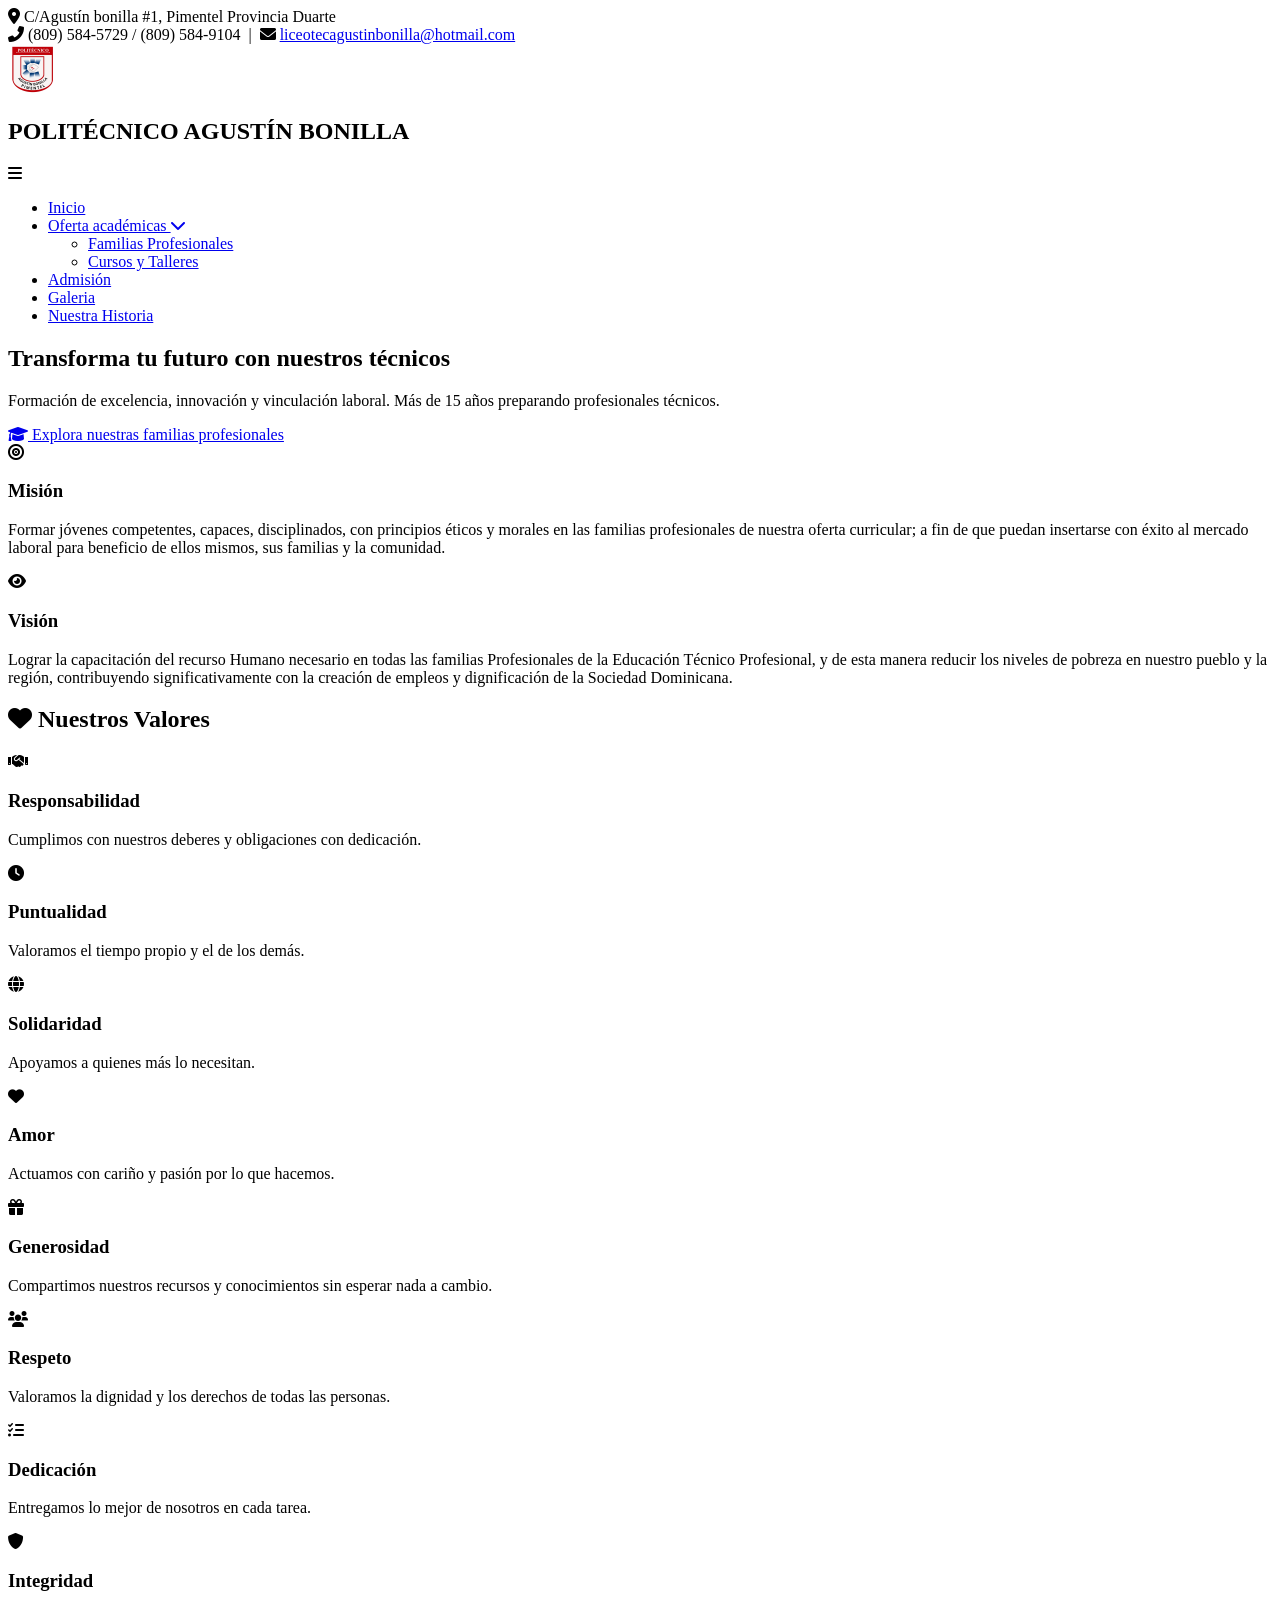
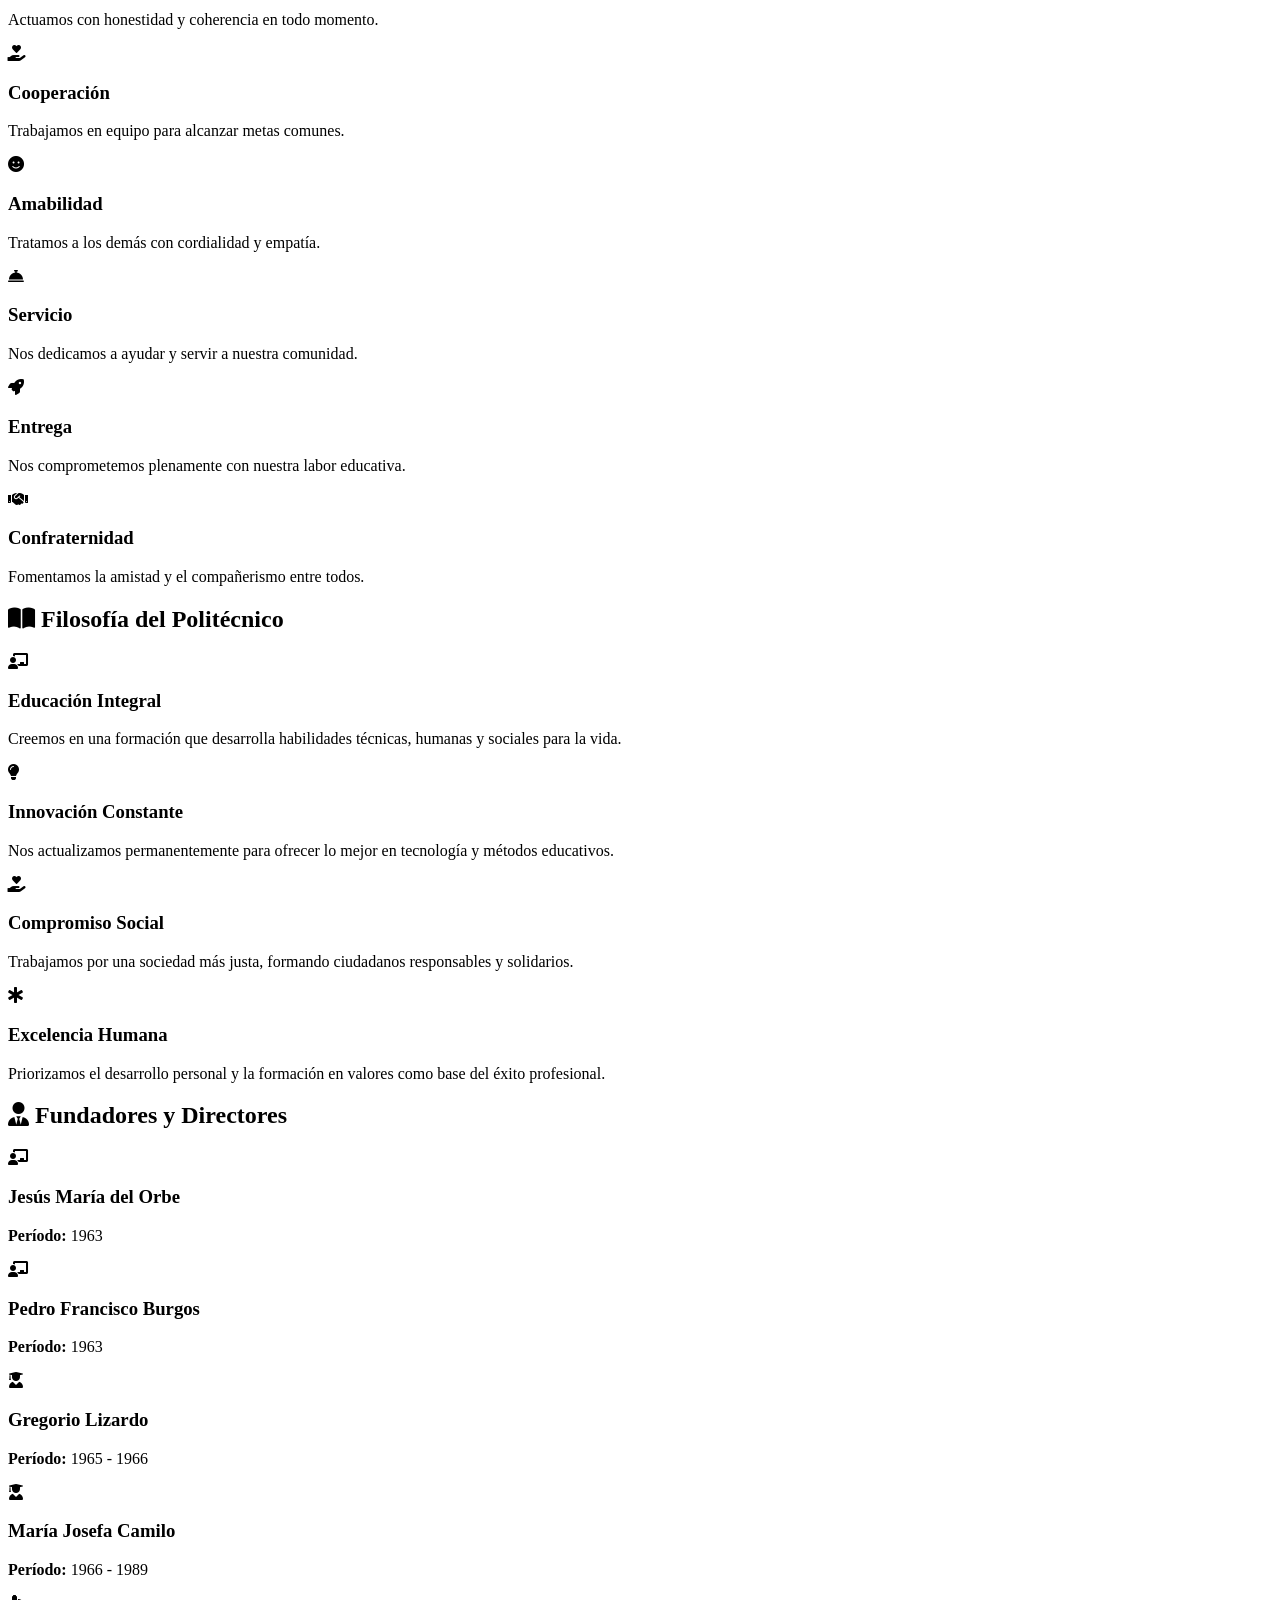
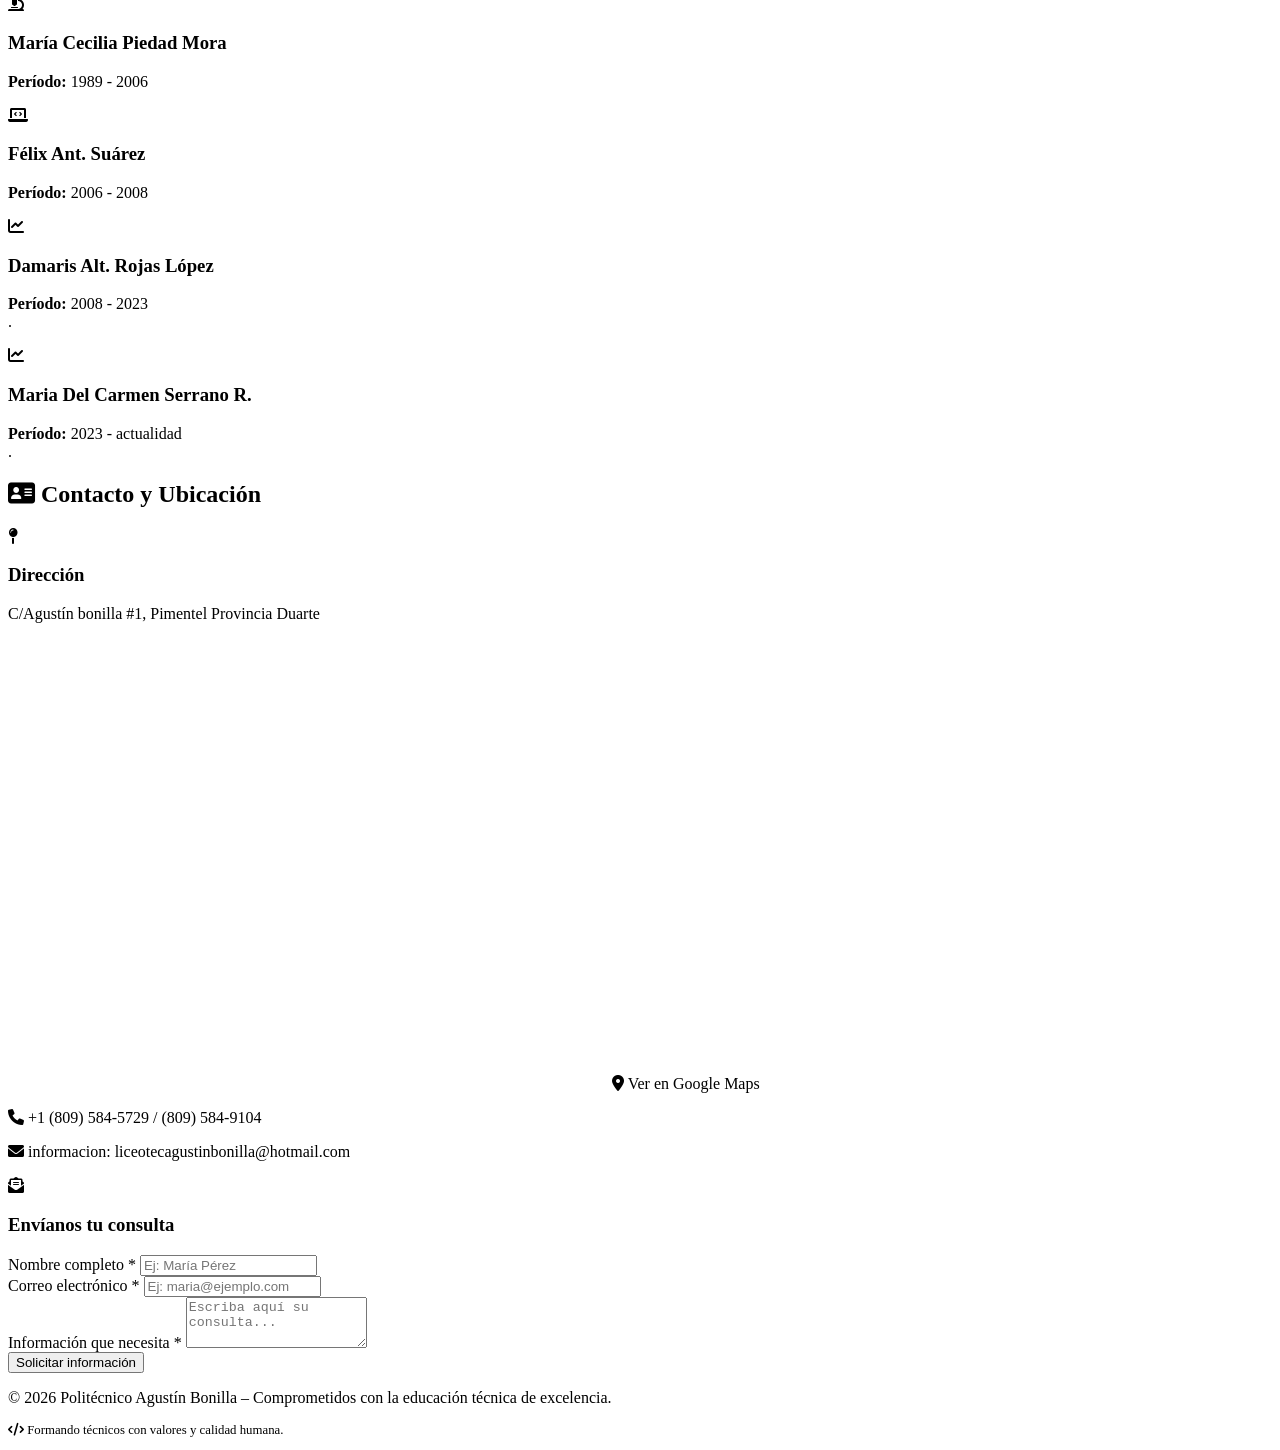
==== index.html @ 1b0c3110 "Add files via upload" ====
<!DOCTYPE html>
<html lang="es">
<head>
    <meta charset="UTF-8">
    <meta name="viewport" content="width=device-width, initial-scale=1.0">
    <title>Politecnico Agustín Bonilla | Inicio</title>
    <link href="https://fonts.googleapis.com/css2?family=Inter:opsz,wght@14..32,300;400;500;600;700&display=swap" rel="stylesheet">
    <link rel="icon" type="image/png" href="favicon .png">
    <link rel="stylesheet" href="https://cdnjs.cloudflare.com/ajax/libs/font-awesome/6.0.0-beta3/css/all.min.css">
    <link rel="stylesheet" href="Style.css">
</head>
<body>
<div class="top-bar">
    <div><i class="fas fa-map-marker-alt"></i> C/Agustín bonilla #1, Pimentel Provincia Duarte</div>
    <div><i class="fas fa-phone-alt"></i> (809) 584-5729 / (809) 584-9104 &nbsp;|&nbsp; <i class="fas fa-envelope"></i> <a href="https://outlook.live.com/">liceotecagustinbonilla@hotmail.com</a></div>
</div>

<nav class="navbar">
    <div class="logo">
        <img src="img/logo.png" alt="Logo politecnico Agustín Bonilla" width="50px" height="50px">
        <div class="logo text">
            <h1>POLITÉCNICO <span>AGUSTÍN BONILLA</span></h1> 
        </div>
    </div>
    <div class="menu-icon" id="menuIcon">
        <i class="fas fa-bars"></i>
    </div>
    <ul class="nav-links" id="navLinks">
        <li><a href="index.html" class="nav-item active-nav">Inicio</a></li>
        <li class="nav-item-dropdown">
    <a href="javascript:void(0)" class="nav-item dropdown-toggle">Oferta académicas <i class="fas fa-chevron-down"></i></a>
    <ul class="dropdown-menu">
        <li><a href="tecnicos.html">Familias Profesionales</a></li>
        <li><a href="cursos.html">Cursos y Talleres</a></li>
    </ul>
    </li>
        <li><a href="admision.html" class="nav-item">Admisión</a></li>
        <li><a href="galeria.html" class="nav-item">Galeria</a></li>
            <li> <a href="nuestrahistoria.html" class="nav-item">Nuestra Historia</a></li>

    </ul>
</nav>

<main>
    <!-- HERO SECTION -->
    <section id="inicio" style="padding-top: 0;">
        <div class="hero">
            <h2>Transforma tu futuro con nuestros técnicos</h2>
            <p>Formación de excelencia, innovación y vinculación laboral. Más de 15 años preparando profesionales técnicos.</p>
            <a href="tecnicos.html" class="btn-cta"><i class="fas fa-graduation-cap"></i> Explora nuestras familias profesionales </a>
        </div>
    </section>

    <!-- MISIÓN Y VISIÓN -->
    <section id="mision-vision">
        <div class="two-columns">
            <div class="info-card">
                <i class="fas fa-bullseye"></i>
                <h3>Misión</h3>
                <p>Formar jóvenes competentes, capaces, disciplinados, con principios éticos y morales en las familias profesionales de nuestra oferta curricular; a fin de que puedan insertarse con éxito al mercado laboral para beneficio de ellos mismos, sus familias y la comunidad.</p>
            </div>
            <div class="info-card">
                <i class="fas fa-eye"></i>
                <h3>Visión</h3>
                <p> Lograr la capacitación del recurso Humano necesario en todas las familias Profesionales de la Educación Técnico Profesional, y de esta manera reducir los niveles de pobreza en nuestro pueblo y la región, contribuyendo significativamente con la creación de empleos y dignificación de la Sociedad Dominicana.</p>
            </div>
        </div>
    </section>

    <!-- VALORES (13 valores) -->
    <section id="valores">
        <h2 class="section-title"><i class="fas fa-heart"></i> Nuestros Valores</h2>
        <div class="cards-grid">
            <div class="tech-card"><div class="tech-icon"><i class="fas fa-handshake"></i></div><h3>Responsabilidad</h3><p>Cumplimos con nuestros deberes y obligaciones con dedicación.</p></div>
            <div class="tech-card"><div class="tech-icon"><i class="fas fa-clock"></i></div><h3>Puntualidad</h3><p>Valoramos el tiempo propio y el de los demás.</p></div>
            <div class="tech-card"><div class="tech-icon"><i class="fas fa-globe"></i></div><h3>Solidaridad</h3><p>Apoyamos a quienes más lo necesitan.</p></div>
            <div class="tech-card"><div class="tech-icon"><i class="fas fa-heart"></i></div><h3>Amor</h3><p>Actuamos con cariño y pasión por lo que hacemos.</p></div>
            <div class="tech-card"><div class="tech-icon"><i class="fas fa-gift"></i></div><h3>Generosidad</h3><p>Compartimos nuestros recursos y conocimientos sin esperar nada a cambio.</p></div>
            <div class="tech-card"><div class="tech-icon"><i class="fas fa-users"></i></div><h3>Respeto</h3><p>Valoramos la dignidad y los derechos de todas las personas.</p></div>
            <div class="tech-card"><div class="tech-icon"><i class="fas fa-tasks"></i></div><h3>Dedicación</h3><p>Entregamos lo mejor de nosotros en cada tarea.</p></div>
            <div class="tech-card"><div class="tech-icon"><i class="fas fa-shield-alt"></i></div><h3>Integridad</h3><p>Actuamos con honestidad y coherencia en todo momento.</p></div>
            <div class="tech-card"><div class="tech-icon"><i class="fas fa-hand-holding-heart"></i></div><h3>Cooperación</h3><p>Trabajamos en equipo para alcanzar metas comunes.</p></div>
            <div class="tech-card"><div class="tech-icon"><i class="fas fa-smile"></i></div><h3>Amabilidad</h3><p>Tratamos a los demás con cordialidad y empatía.</p></div>
            <div class="tech-card"><div class="tech-icon"><i class="fas fa-concierge-bell"></i></div><h3>Servicio</h3><p>Nos dedicamos a ayudar y servir a nuestra comunidad.</p></div>
            <div class="tech-card"><div class="tech-icon"><i class="fas fa-rocket"></i></div><h3>Entrega</h3><p>Nos comprometemos plenamente con nuestra labor educativa.</p></div>
            <div class="tech-card"><div class="tech-icon"><i class="fas fa-handshake"></i></div><h3>Confraternidad</h3><p>Fomentamos la amistad y el compañerismo entre todos.</p></div>
        </div>
    </section>

    <!-- FILOSOFÍA DEL POLITÉCNICO -->
    <section id="filosofia">
        <h2 class="section-title"><i class="fas fa-book-open"></i> Filosofía del Politécnico</h2>
        <div class="two-columns">
            <div class="info-card">
                <i class="fas fa-chalkboard-teacher"></i>
                <h3>Educación Integral</h3>
                <p>Creemos en una formación que desarrolla habilidades técnicas, humanas y sociales para la vida.</p>
            </div>
            <div class="info-card">
                <i class="fas fa-lightbulb"></i>
                <h3>Innovación Constante</h3>
                <p>Nos actualizamos permanentemente para ofrecer lo mejor en tecnología y métodos educativos.</p>
            </div>
            <div class="info-card">
                <i class="fas fa-hand-holding-heart"></i>
                <h3>Compromiso Social</h3>
                <p>Trabajamos por una sociedad más justa, formando ciudadanos responsables y solidarios.</p>
            </div>
            <div class="info-card">
                <i class="fas fa-star-of-life"></i>
                <h3>Excelencia Humana</h3>
                <p>Priorizamos el desarrollo personal y la formación en valores como base del éxito profesional.</p>
            </div>
        </div>
    </section>

    <!-- FUNDADORES Y DIRECTORES -->
    <section id="directores">
        <h2 class="section-title"><i class="fas fa-user-tie"></i> Fundadores y Directores</h2>
        <div class="cards-grid">
            <div class="tech-card">
                <div class="tech-icon"><i class="fas fa-chalkboard-user"></i></div>
                <h3>Jesús María del Orbe</h3>
                <p><strong>Período:</strong> 1963<br></p>
            </div>
            <div class="tech-card">
                <div class="tech-icon"><i class="fas fa-chalkboard-user"></i></div>
                <h3>Pedro Francisco Burgos</h3>
                <p><strong>Período:</strong> 1963<br></p>
            </div>
            <div class="tech-card">
                <div class="tech-icon"><i class="fas fa-user-graduate"></i></div>
                <h3>Gregorio Lizardo</h3>
                <p><strong>Período:</strong> 1965 - 1966<br></p>
            </div>
            <div class="tech-card">
                <div class="tech-icon"><i class="fas fa-user-graduate"></i></div>
                <h3>María Josefa Camilo</h3>
                <p><strong>Período:</strong> 1966 - 1989<br></p>
            </div>
            <div class="tech-card">
                <div class="tech-icon"><i class="fas fa-microscope"></i></div>
                <h3>María Cecilia Piedad Mora</h3>
                <p><strong>Período:</strong> 1989 - 2006<br></p>
            </div>
            <div class="tech-card">
                <div class="tech-icon"><i class="fas fa-laptop-code"></i></div>
                <h3>Félix Ant. Suárez</h3>
                <p><strong>Período:</strong> 2006 - 2008<br></p>
            </div>
            <div class="tech-card">
                <div class="tech-icon"><i class="fas fa-chart-line"></i></div>
                <h3>Damaris Alt. Rojas López</h3>
                <p><strong>Período:</strong> 2008 - 2023<br>.</p>
            </div>
               <div class="tech-card">
                <div class="tech-icon"><i class="fas fa-chart-line"></i></div>
                <h3>Maria Del Carmen Serrano R.</h3>
                <p><strong>Período:</strong> 2023 - actualidad<br>.</p>
            </div>
        </div>
    </section>
</main>

       <section id="contacto">
        <h2 class="section-title"><i class="fas fa-address-card"></i> Contacto y Ubicación</h2>
        <div class="two-columns">
            <div class="info-card">
                <i class="fas fa-map-pin"></i>
                <h3>Dirección</h3>
                <p>C/Agustín bonilla #1, Pimentel Provincia Duarte</p>
                <iframe src="https://www.google.com/maps/embed?pb=!1m16!1m12!1m3!1d3768.1008425919085!2d-70.11217637612177!3d19.19079734836118!2m3!1f0!2f0!3f0!3m2!1i1024!2i768!4f13.1!2m1!1spolitecnico%20agustin%20bonilla!5e0!3m2!1ses!2sdo!4v1776779440909!5m2!1ses!2sdo" width="600" height="450" style="border:0;" allowfullscreen="" loading="lazy" referrerpolicy="no-referrer-when-downgrade"></iframe>
                
                    <i class="fas fa-map-marker-alt"></i> Ver en Google Maps
                </a>
                <p style="margin-top: 1rem;"><i class="fas fa-phone"></i> +1 (809) 584-5729 / (809) 584-9104</p>
                <p><i class="fas fa-envelope"></i> informacion: liceotecagustinbonilla@hotmail.com</p>
                
            </div>

                       <!-- Columna Derecha: Formulario de contacto -->
            <div class="info-card">
                <i class="fas fa-envelope-open-text"></i>
                <h3>Envíanos tu consulta</h3>
                <form id="formContacto" action="https://formsubmit.co/liceotecagustinbonilla@hotmail.com" method="POST">
                    <input type="hidden" name="_subject" value="Nueva consulta - Politécnico Agustín Bonilla">
                    <input type="hidden" name="_captcha" value="true">
                    <input type="hidden" name="_next" value="https://politecnicoagustinbonilla@hotmail.com/index.html?enviado=ok">
                    
                    <div class="form-group">
                        <label>Nombre completo <span class="required">*</span></label>
                        <input type="text" name="nombre" placeholder="Ej: María Pérez" required>
                    </div>
                    <div class="form-group">
                        <label>Correo electrónico <span class="required">*</span></label>
                        <input type="email" name="email" placeholder="Ej: maria@ejemplo.com" required>
                    </div>
                    <div class="form-group">
                        <label>Información que necesita <span class="required">*</span></label>
                        <textarea name="mensaje" rows="3" placeholder="Escriba aquí su consulta..." required></textarea>
                    </div>
                    <button type="submit" class="btn-contacto">Solicitar información</button>
                </form>
                <div id="contactoFeedback"></div>
            </div>
        </div>
    </section>

<footer>
    <p>© 2026 Politécnico Agustín Bonilla – Comprometidos con la educación técnica de excelencia.</p>
    <p style="margin-top: 0.5rem; font-size: 0.8rem;"><i class="fas fa-code"></i> Formando técnicos con valores y calidad humana.</p>
</footer>

<script src="Script.js"></script>
</body>
</html>
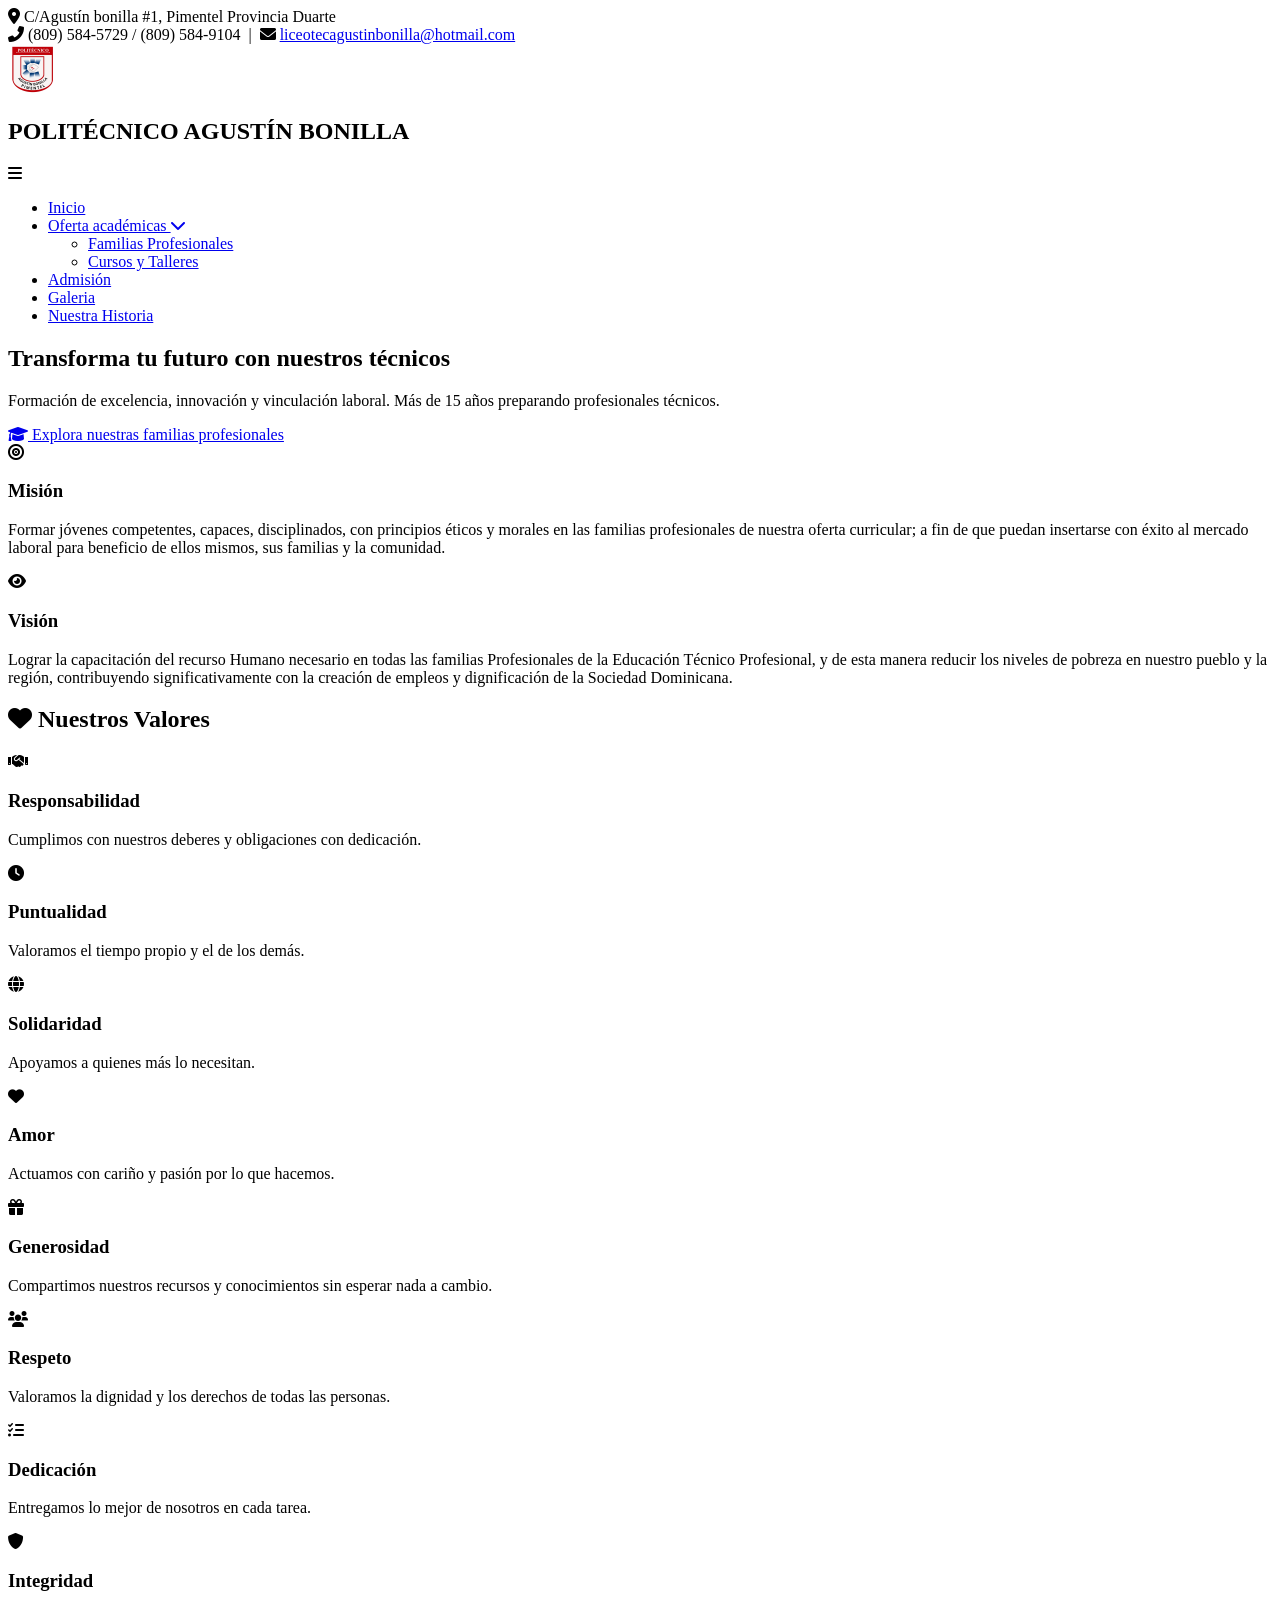
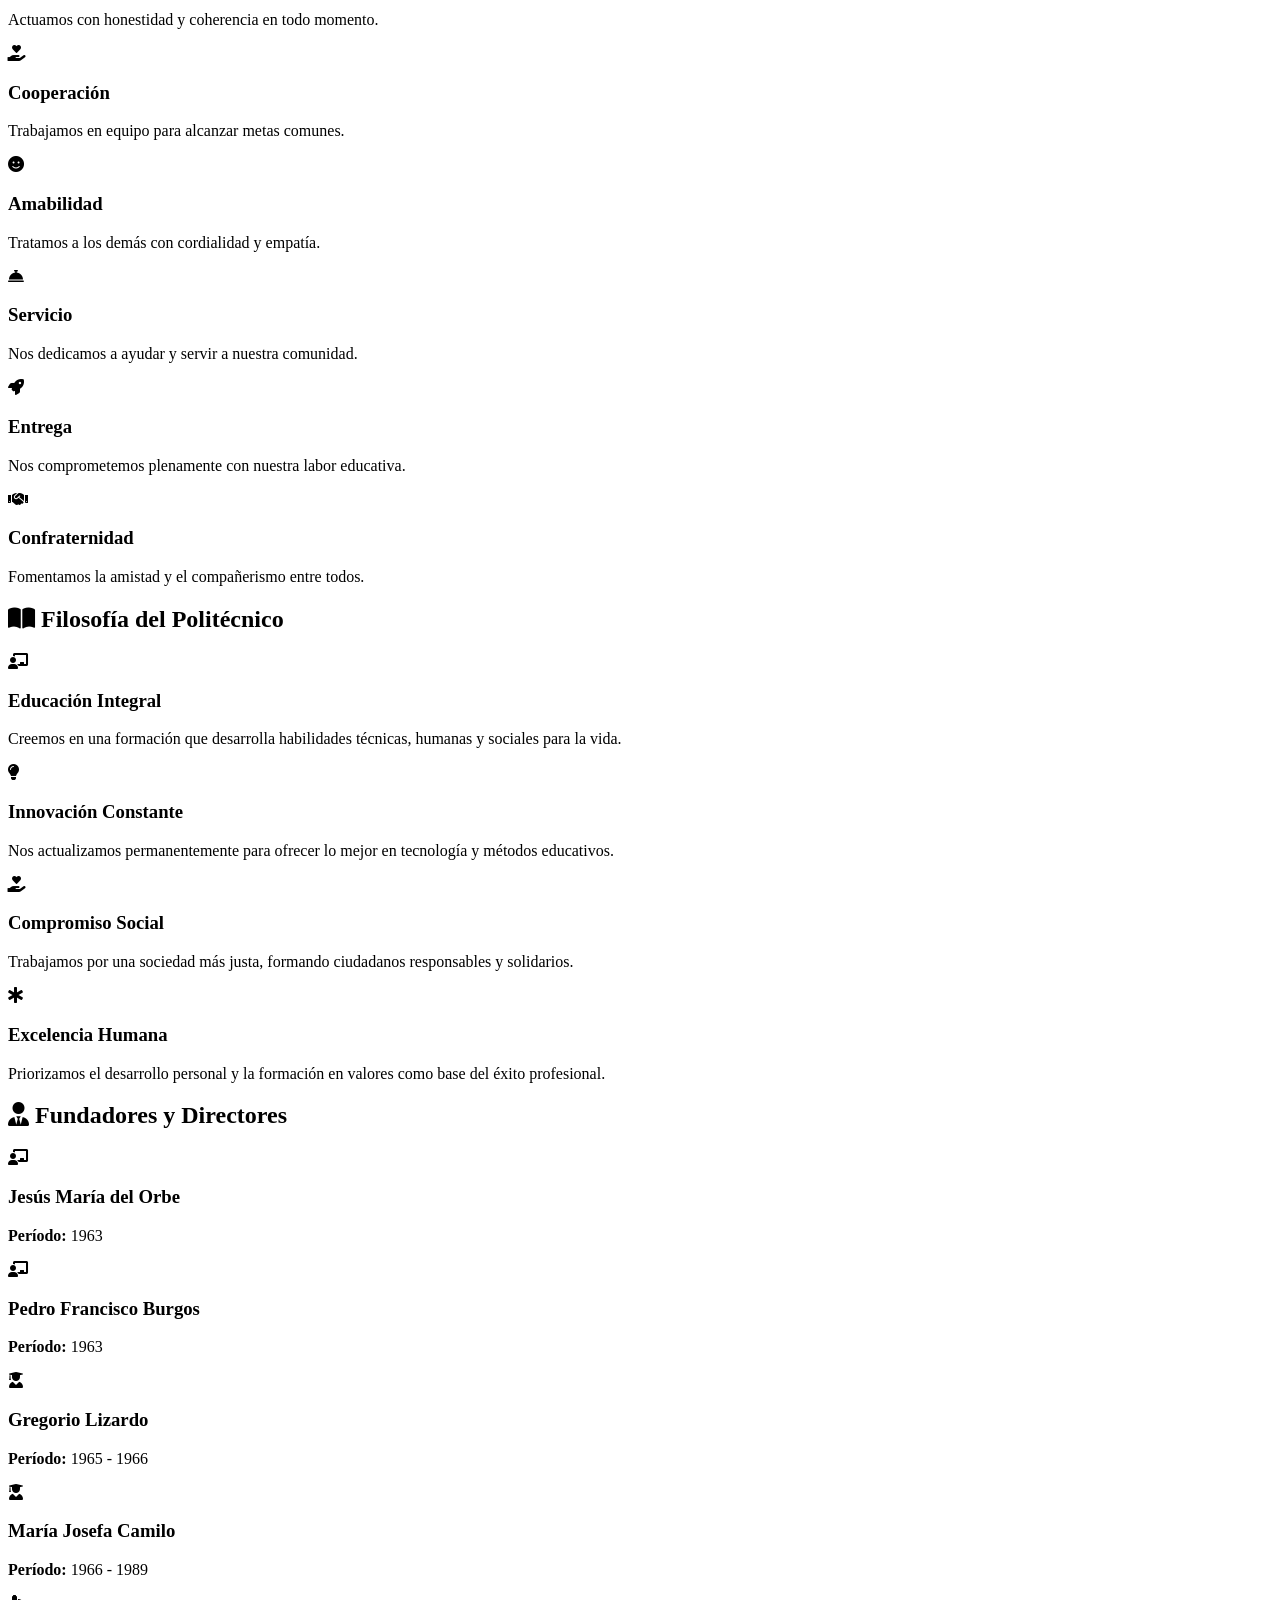
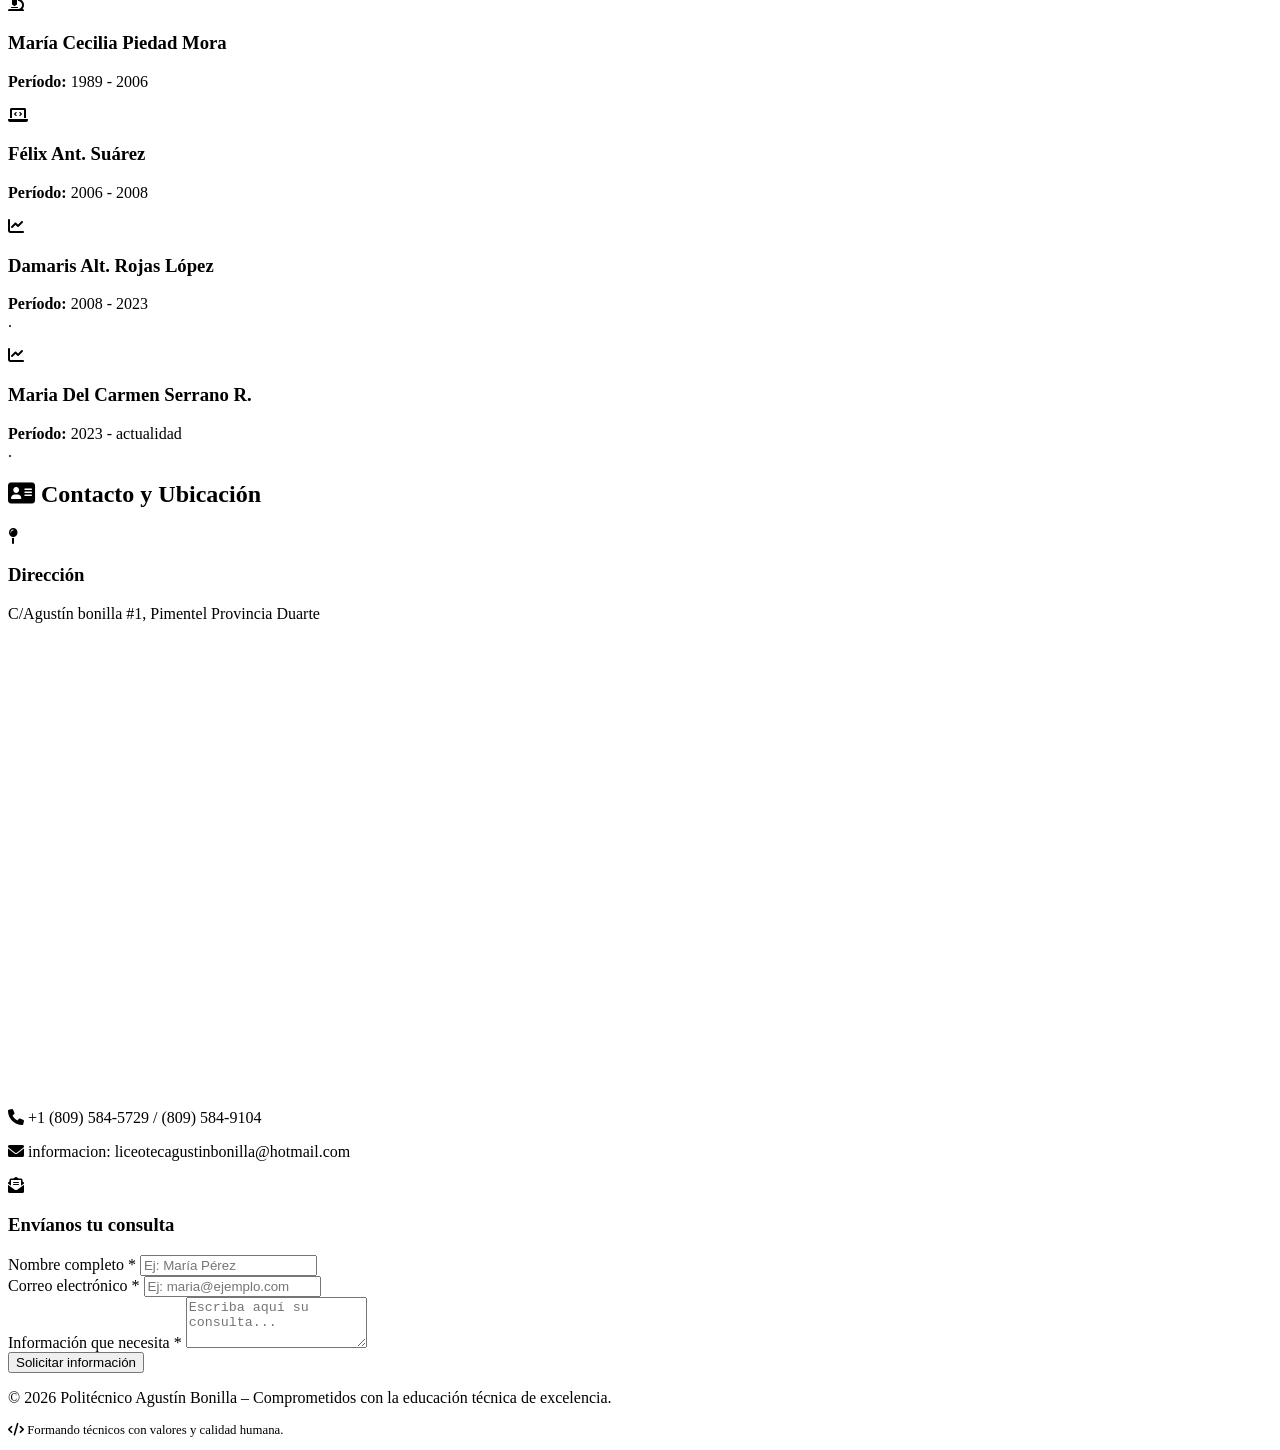
==== commit f5ed6b7b: "Update index.html" ====
--- a/index.html
+++ b/index.html
@@ -170,9 +170,6 @@
                 <h3>Dirección</h3>
                 <p>C/Agustín bonilla #1, Pimentel Provincia Duarte</p>
                 <iframe src="https://www.google.com/maps/embed?pb=!1m16!1m12!1m3!1d3768.1008425919085!2d-70.11217637612177!3d19.19079734836118!2m3!1f0!2f0!3f0!3m2!1i1024!2i768!4f13.1!2m1!1spolitecnico%20agustin%20bonilla!5e0!3m2!1ses!2sdo!4v1776779440909!5m2!1ses!2sdo" width="600" height="450" style="border:0;" allowfullscreen="" loading="lazy" referrerpolicy="no-referrer-when-downgrade"></iframe>
-                
-                    <i class="fas fa-map-marker-alt"></i> Ver en Google Maps
-                </a>
                 <p style="margin-top: 1rem;"><i class="fas fa-phone"></i> +1 (809) 584-5729 / (809) 584-9104</p>
                 <p><i class="fas fa-envelope"></i> informacion: liceotecagustinbonilla@hotmail.com</p>
                 
@@ -213,4 +210,4 @@
 
 <script src="Script.js"></script>
 </body>
-</html>  +</html>  
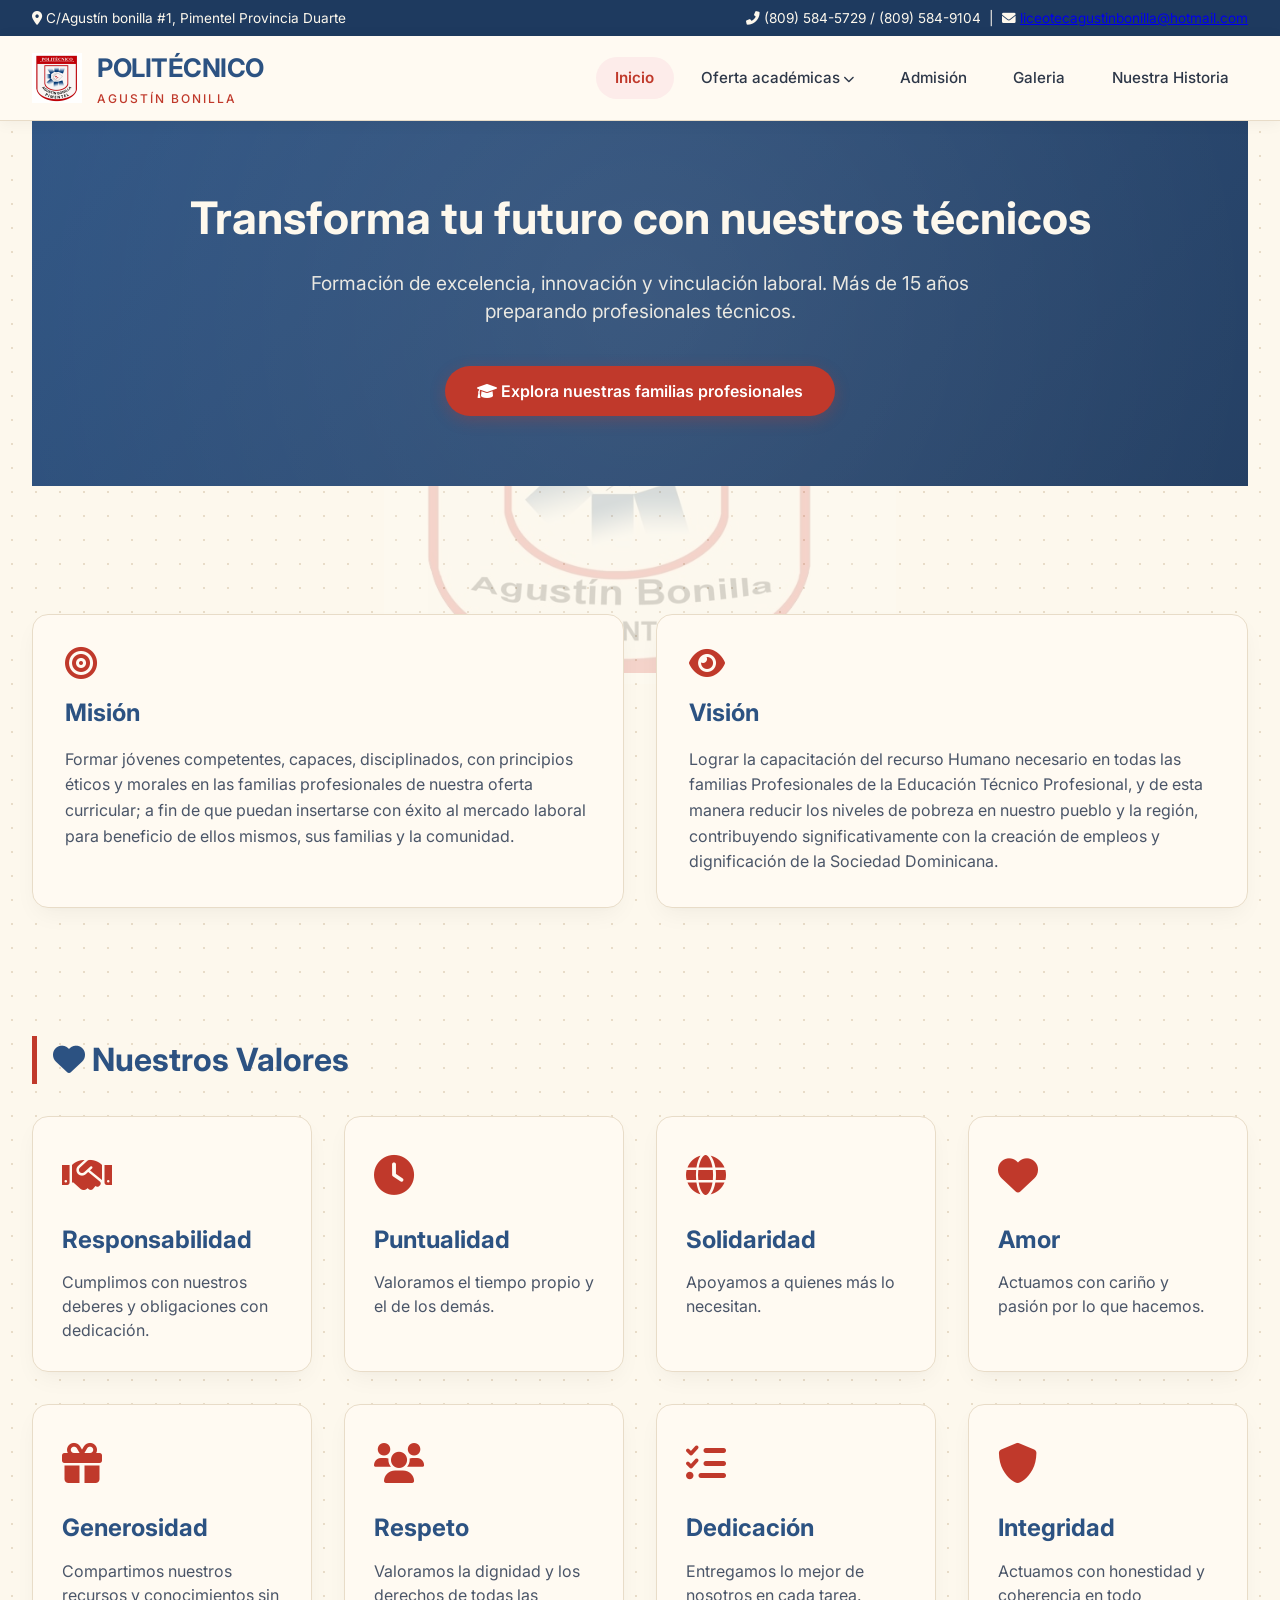
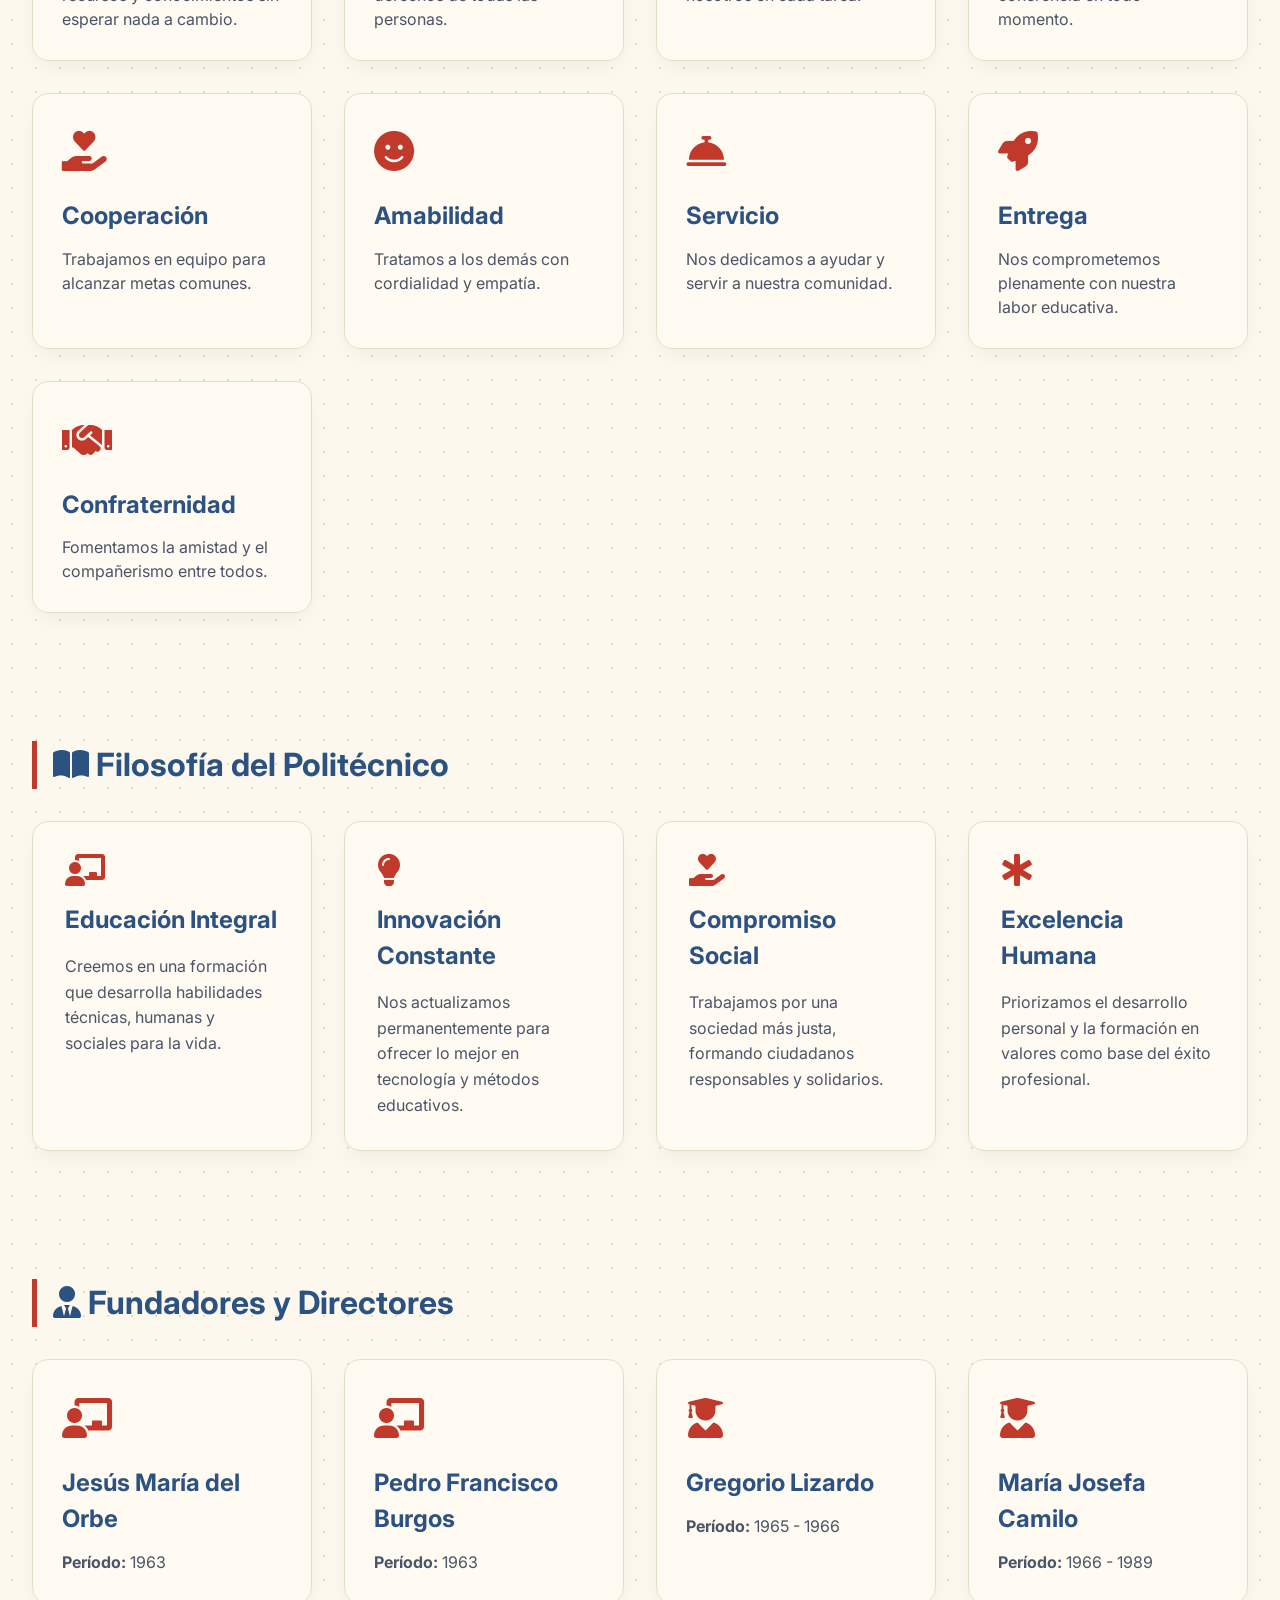
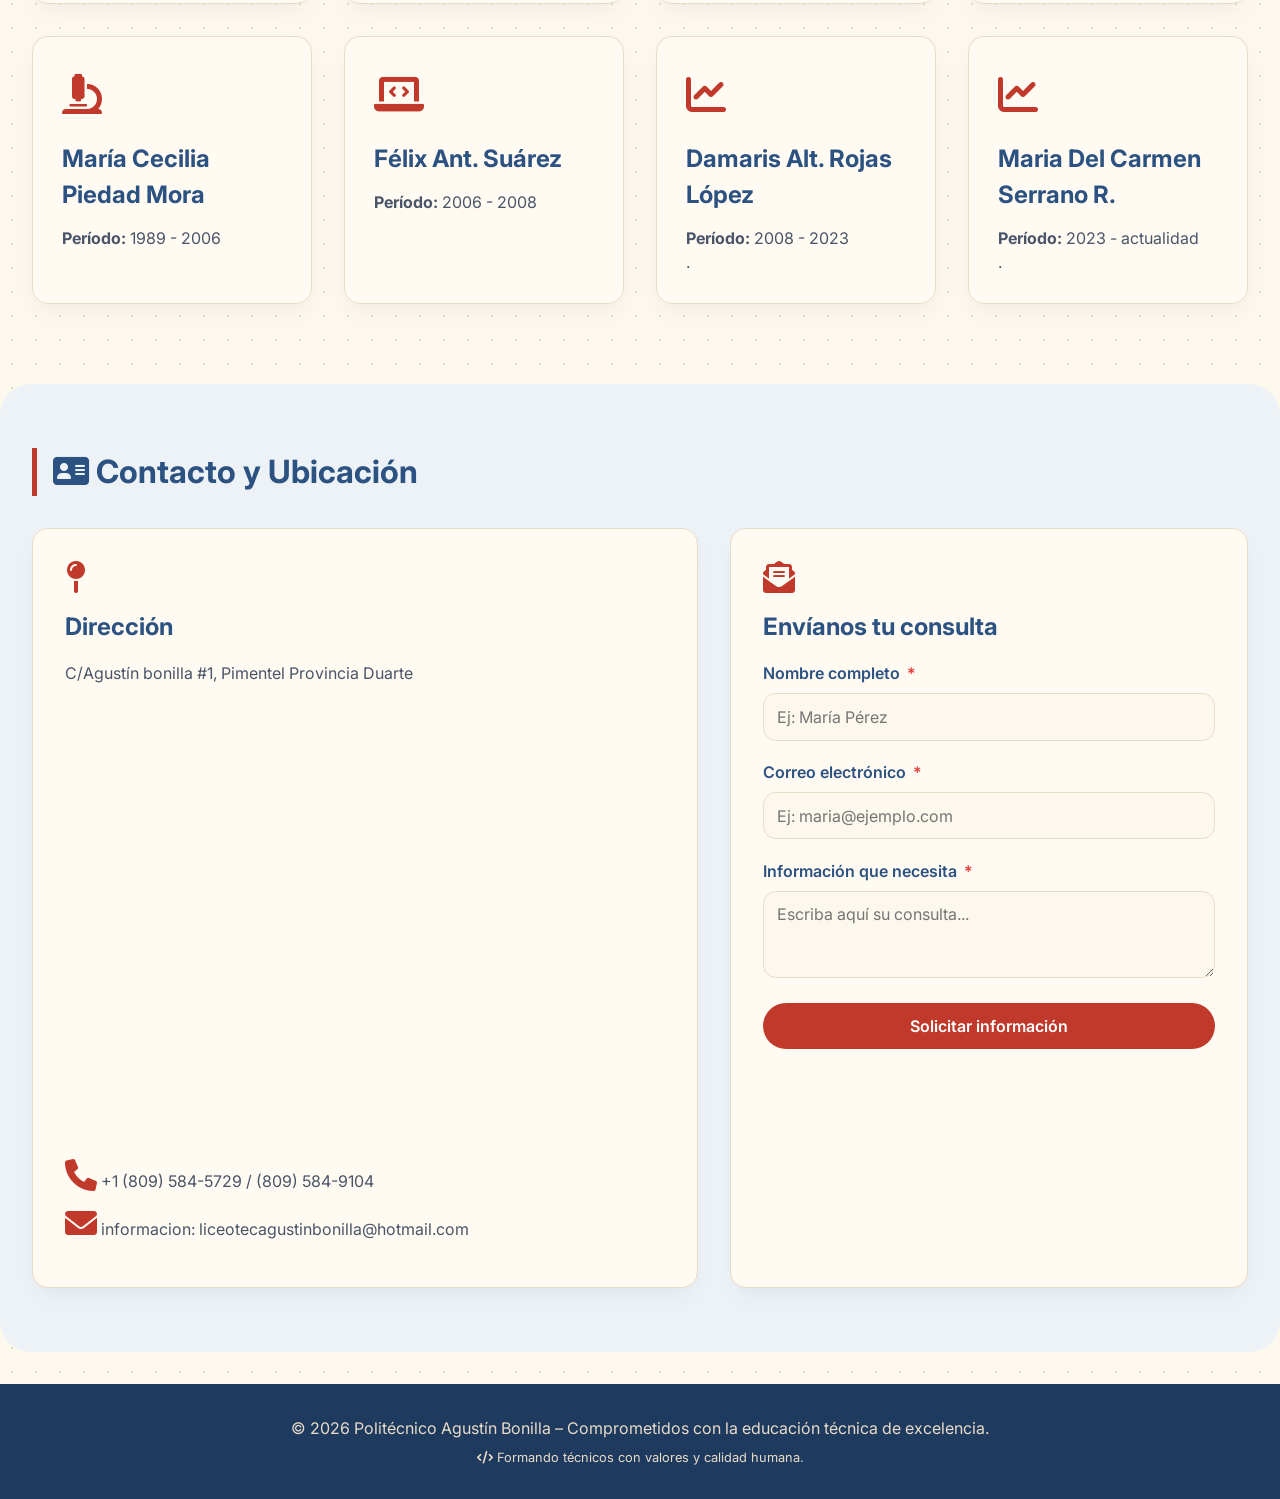
==== commit 3223092d: "Update index.html" ====
--- a/index.html
+++ b/index.html
@@ -7,7 +7,7 @@
     <link href="https://fonts.googleapis.com/css2?family=Inter:opsz,wght@14..32,300;400;500;600;700&display=swap" rel="stylesheet">
     <link rel="icon" type="image/png" href="favicon .png">
     <link rel="stylesheet" href="https://cdnjs.cloudflare.com/ajax/libs/font-awesome/6.0.0-beta3/css/all.min.css">
-    <link rel="stylesheet" href="Style.css">
+    <link rel="stylesheet" href="style.css">
 </head>
 <body>
 <div class="top-bar">
@@ -208,6 +208,6 @@
     <p style="margin-top: 0.5rem; font-size: 0.8rem;"><i class="fas fa-code"></i> Formando técnicos con valores y calidad humana.</p>
 </footer>
 
-<script src="Script.js"></script>
+<script src="script.js"></script>
 </body>
 </html>  
--- a/style.css
+++ b/style.css
@@ -0,0 +1,1664 @@
+* {
+    margin: 0;
+    padding: 0;
+    box-sizing: border-box;
+}
+
+body {
+    font-family: 'Inter', sans-serif;
+    background-color: #fdf8ed;
+    background-image: radial-gradient(#e8dcc8 0.8px, transparent 0.8px);
+    background-size: 24px 24px;
+    color: #4a5568;
+    line-height: 1.5;
+    scroll-behavior: smooth;
+}
+
+:root {
+    --primary: #2c5282;
+    --primary-dark: #1e3a5f;
+    --primary-light: #63b3ed;
+    --accent: #c0392b;
+    --accent-hover: #a93226;
+    --accent-light: #fdecea;
+    --beige-bg: #fdf8ed;
+    --beige-card: #fffaf2;
+    --beige-dark: #e8dcc8;
+    --gray-bg: #edf2f7;
+    --text-dark: #2d3748;
+    --text-light: #4a5568;
+    --card-shadow: 0 10px 25px -5px rgba(0, 0, 0, 0.05), 0 8px 10px -6px rgba(0, 0, 0, 0.02);
+    --border-radius: 1rem;
+}
+
+/* TOP BAR */
+.top-bar {
+    background-color: var(--primary-dark);
+    color: #fdf8ed;
+    padding: 0.5rem 2rem;
+    font-size: 0.85rem;
+    display: flex;
+    justify-content: space-between;
+    flex-wrap: wrap;
+    gap: 0.5rem;
+}
+
+/* NAVBAR MEJORADO */
+.navbar {
+    background: var(--beige-card);
+    box-shadow: 0 2px 15px rgba(0, 0, 0, 0.05);
+    position: sticky;
+    top: 0;
+    z-index: 100;
+    padding: 0.8rem 2rem;
+    display: flex;
+    justify-content: space-between;
+    align-items: center;
+    flex-wrap: wrap;
+    transition: all 0.3s ease;
+    border-bottom: 1px solid var(--beige-dark);
+}
+.logo{
+    display: flex;
+    align-items: center;
+    gap: 15px;
+}
+.logo h1 {
+    font-size: 1.6rem;
+    font-weight: 700;
+    color: var(--primary);
+    letter-spacing: -0.5px;
+}
+
+.logo span {
+    font-weight: 500;
+    font-size: 0.75rem;
+    color: var(--accent);
+    display: block;
+    letter-spacing: 2px;
+    margin-top: 2px;
+}
+
+.nav-links {
+    display: flex;
+    gap: 0.5rem;
+    list-style: none;
+}
+
+.nav-links li a {
+    text-decoration: none;
+    font-weight: 500;
+    color: var(--text-dark);
+    transition: all 0.3s ease;
+    font-size: 0.95rem;
+    padding: 0.6rem 1.2rem;
+    border-radius: 2rem;
+    display: inline-block;
+}
+
+.nav-links li a:hover {
+    color: var(--accent);
+    background: var(--accent-light);
+    transform: translateY(-2px);
+}
+
+.nav-links li a.active-nav {
+    color: var(--accent);
+    background: var(--accent-light);
+    font-weight: 600;
+}
+
+.menu-icon {
+    display: none;
+    font-size: 1.8rem;
+    cursor: pointer;
+    color: var(--primary);
+    transition: 0.3s;
+}
+
+.menu-icon:hover {
+    color: var(--accent);
+    transform: scale(1.1);
+}
+
+/* HERO */
+.hero {
+    background: linear-gradient(135deg, var(--primary) 0%, var(--primary-dark) 100%);
+    color: #fdf8ed;
+    padding: 4rem 2rem;
+    text-align: center;
+    position: relative;
+    overflow: hidden;
+}
+
+.hero::before {
+    content: '';
+    position: absolute;
+    top: -50%;
+    left: -50%;
+    width: 200%;
+    height: 200%;
+    background: radial-gradient(circle, rgba(255,255,255,0.1) 0%, transparent 70%);
+    animation: rotateBg 20s linear infinite;
+}
+
+@keyframes rotateBg {
+    from { transform: rotate(0deg); }
+    to { transform: rotate(360deg); }
+}
+
+.hero h2 {
+    font-size: 2.8rem;
+    font-weight: 700;
+    position: relative;
+    z-index: 1;
+}
+
+.hero p {
+    font-size: 1.2rem;
+    max-width: 700px;
+    margin: 1rem auto;
+    opacity: 0.9;
+    position: relative;
+    z-index: 1;
+}
+
+/* BOTÓN CON ANIMACIONES MEJORADAS */
+.btn-cta {
+    background-color: var(--accent);
+    color: white;
+    padding: 0.8rem 2rem;
+    border-radius: 2rem;
+    font-weight: 600;
+    display: inline-block;
+    text-decoration: none;
+    margin-top: 1.5rem;
+    transition: all 0.3s ease;
+    border: none;
+    cursor: pointer;
+    position: relative;
+    z-index: 1;
+    overflow: hidden;
+    box-shadow: 0 4px 15px rgba(192, 57, 43, 0.3);
+}
+
+.btn-cta::before {
+    content: '';
+    position: absolute;
+    top: 0;
+    left: -100%;
+    width: 100%;
+    height: 100%;
+    background: linear-gradient(90deg, transparent, rgba(255,255,255,0.3), transparent);
+    transition: left 0.5s ease;
+    z-index: -1;
+}
+
+.btn-cta:hover {
+    background-color: var(--accent-hover);
+    transform: scale(1.05);
+    box-shadow: 0 8px 25px rgba(192, 57, 43, 0.4);
+}
+
+.btn-cta:hover::before {
+    left: 100%;
+}
+
+/* EFECTO RIPPLE PARA EL BOTÓN */
+.btn-cta:active {
+    transform: scale(0.98);
+    animation: ripple 0.4s ease-out;
+}
+
+@keyframes ripple {
+    0% {
+        box-shadow: 0 0 0 0 rgba(192, 57, 43, 0.5);
+    }
+    100% {
+        box-shadow: 0 0 0 20px rgba(192, 57, 43, 0);
+    }
+}
+
+/* ICONOS CON ANIMACIÓN DE FLOTACIÓN */
+.tech-icon, .info-card i, .familia-icon, .bachillerato-icon, .historia-icon {
+    transition: all 0.3s ease;
+    display: inline-block;
+}
+
+.tech-icon:hover, .info-card i:hover, .familia-icon:hover, .bachillerato-icon:hover, .historia-icon:hover {
+    transform: translateY(-5px) scale(1.1);
+    color: var(--accent);
+    filter: drop-shadow(0 4px 8px rgba(192, 57, 43, 0.3));
+}
+
+/* ANIMACIÓN DE ÍCONO EN BOTÓN */
+.btn-cta:hover .fa-graduation-cap {
+    animation: bounceIcon 0.5s ease;
+}
+
+@keyframes bounceIcon {
+    0%, 100% { transform: translateY(0); }
+    50% { transform: translateY(-5px); }
+}
+
+/* SECCIONES GENERALES */
+section {
+    padding: 4rem 2rem;
+    max-width: 1300px;
+    margin: 0 auto;
+}
+
+.section-title {
+    font-size: 2rem;
+    font-weight: 700;
+    color: var(--primary);
+    margin-bottom: 2rem;
+    border-left: 5px solid var(--accent);
+    padding-left: 1rem;
+}
+
+/* CARDS GRID */
+.cards-grid {
+    display: grid;
+    grid-template-columns: repeat(auto-fill, minmax(280px, 1fr));
+    gap: 2rem;
+}
+
+.tech-card {
+    background: var(--beige-card);
+    border-radius: var(--border-radius);
+    padding: 1.8rem;
+    box-shadow: var(--card-shadow);
+    transition: all 0.3s ease;
+    border: 1px solid var(--beige-dark);
+}
+
+.tech-card:hover {
+    transform: translateY(-8px);
+    box-shadow: 0 20px 30px -12px rgba(0, 0, 0, 0.15);
+    border-color: var(--accent);
+}
+
+.tech-icon {
+    font-size: 2.5rem;
+    color: var(--accent);
+    margin-bottom: 1rem;
+    transition: all 0.3s ease;
+}
+
+.tech-card h3 {
+    font-size: 1.5rem;
+    margin-bottom: 0.8rem;
+    color: var(--primary);
+}
+
+.tech-card p {
+    color: var(--text-light);
+}
+
+/* TWO COLUMNS */
+.two-columns {
+    display: flex;
+    flex-wrap: wrap;
+    gap: 2rem;
+    justify-content: space-between;
+}
+
+.info-card {
+    flex: 1;
+    background: var(--beige-card);
+    border-radius: var(--border-radius);
+    padding: 2rem;
+    box-shadow: var(--card-shadow);
+    transition: all 0.3s ease;
+    border: 1px solid var(--beige-dark);
+}
+
+.info-card:hover {
+    transform: translateY(-5px);
+    box-shadow: 0 15px 30px -12px rgba(0, 0, 0, 0.1);
+}
+
+.info-card i {
+    font-size: 2rem;
+    color: var(--accent);
+    margin-bottom: 1rem;
+    transition: all 0.3s ease;
+}
+
+.info-card h3 {
+    font-size: 1.5rem;
+    margin-bottom: 1rem;
+    color: var(--primary);
+}
+
+.info-card p {
+    color: var(--text-light);
+    line-height: 1.6;
+}
+
+/* FAMILIAS PROFESIONALES */
+.familia-card {
+    background: var(--beige-card);
+    border-radius: 1.5rem;
+    box-shadow: var(--card-shadow);
+    margin-bottom: 3rem;
+    overflow: hidden;
+    transition: all 0.3s ease;
+    border: 1px solid var(--beige-dark);
+}
+
+.familia-card:hover {
+    transform: translateY(-5px);
+    box-shadow: 0 20px 30px -12px rgba(0, 0, 0, 0.15);
+}
+
+.familia-header {
+    background: linear-gradient(135deg, var(--primary) 0%, var(--primary-dark) 100%);
+    color: #fdf8ed;
+    padding: 2rem;
+    text-align: center;
+}
+
+.familia-icon {
+    font-size: 3rem;
+    margin-bottom: 0.5rem;
+    transition: all 0.3s ease;
+}
+
+.familia-header h3 {
+    font-size: 1.8rem;
+    margin-bottom: 0.5rem;
+}
+
+.familia-header p {
+    opacity: 0.9;
+    font-size: 1rem;
+    max-width: 600px;
+    margin: 0 auto;
+}
+
+.bachilleratos-grid {
+    display: grid;
+    grid-template-columns: repeat(auto-fit, minmax(320px, 1fr));
+    gap: 2rem;
+    padding: 2rem;
+}
+
+.bachillerato-card {
+    background: #fdf8ed;
+    border-radius: 1rem;
+    padding: 1.5rem;
+    transition: all 0.3s ease;
+    border: 1px solid var(--beige-dark);
+}
+
+.bachillerato-card:hover {
+    background: white;
+    transform: translateY(-5px);
+    box-shadow: var(--card-shadow);
+    border-color: var(--accent);
+}
+
+.bachillerato-icon {
+    font-size: 2.2rem;
+    color: var(--accent);
+    margin-bottom: 1rem;
+    transition: all 0.3s ease;
+}
+
+.bachillerato-card h4 {
+    font-size: 1.3rem;
+    color: var(--primary);
+    margin-bottom: 0.8rem;
+}
+
+.bachillerato-card p {
+    color: var(--text-light);
+    line-height: 1.5;
+    margin-bottom: 1rem;
+}
+
+.competencias {
+    display: flex;
+    flex-wrap: wrap;
+    gap: 0.5rem;
+    margin-top: 1rem;
+}
+
+.competencias span {
+    background: var(--beige-dark);
+    padding: 0.3rem 0.8rem;
+    border-radius: 2rem;
+    font-size: 0.75rem;
+    font-weight: 500;
+    color: var(--primary);
+    transition: all 0.2s ease;
+}
+
+.competencias span:hover {
+    background: var(--accent);
+    color: white;
+    transform: scale(1.05);
+}
+
+.competencias span i {
+    margin-right: 0.3rem;
+    font-size: 0.7rem;
+    color: var(--accent);
+}
+
+/* FORMULARIO ADMISIÓN */
+.form-admision {
+    background: var(--beige-card);
+    border-radius: 1.5rem;
+    padding: 2rem;
+    box-shadow: var(--card-shadow);
+    margin-bottom: 2rem;
+    border: 1px solid var(--beige-dark);
+}
+
+.form-group {
+    margin-bottom: 1.2rem;
+}
+
+.form-group label {
+    display: block;
+    font-weight: 600;
+    margin-bottom: 0.5rem;
+    color: var(--primary);
+}
+
+.form-group label .required {
+    color: #e53e3e;
+    margin-left: 0.2rem;
+}
+
+.form-group input,
+.form-group select {
+    width: 100%;
+    padding: 0.8rem;
+    border: 1px solid var(--beige-dark);
+    border-radius: 0.8rem;
+    font-family: 'Inter', sans-serif;
+    font-size: 1rem;
+    transition: 0.2s;
+    background: #fdf8ed;
+    color: var(--text-dark);
+}
+
+.form-group input:focus,
+.form-group select:focus {
+    outline: none;
+    border-color: var(--accent);
+    box-shadow: 0 0 0 3px rgba(192, 57, 43, 0.2);
+}
+
+.form-group small {
+    display: block;
+    margin-top: 0.3rem;
+    font-size: 0.75rem;
+    color: #8b7355;
+}
+
+.form-row {
+    display: grid;
+    grid-template-columns: 1fr 1fr;
+    gap: 1rem;
+}
+
+.btn-enviar {
+    background: var(--accent);
+    color: white;
+    padding: 1rem 2rem;
+    border: none;
+    border-radius: 2rem;
+    font-weight: 700;
+    font-size: 1rem;
+    cursor: pointer;
+    transition: all 0.3s ease;
+    width: 100%;
+    font-family: 'Inter', sans-serif;
+    position: relative;
+    overflow: hidden;
+}
+
+.btn-enviar::before {
+    content: '';
+    position: absolute;
+    top: 0;
+    left: -100%;
+    width: 100%;
+    height: 100%;
+    background: linear-gradient(90deg, transparent, rgba(255,255,255,0.3), transparent);
+    transition: left 0.5s ease;
+}
+
+.btn-enviar:hover {
+    background: var(--accent-hover);
+    transform: scale(1.02);
+    box-shadow: 0 5px 20px rgba(192, 57, 43, 0.4);
+}
+
+.btn-enviar:hover::before {
+    left: 100%;
+}
+
+/* REQUISITOS LISTA */
+.requisitos-lista {
+    list-style: none;
+    padding: 0;
+}
+
+.requisitos-lista li {
+    background: #fdf8ed;
+    margin-bottom: 0.8rem;
+    padding: 0.8rem 1rem;
+    border-radius: 0.8rem;
+    border-left: 4px solid var(--accent);
+    display: flex;
+    align-items: center;
+    gap: 0.8rem;
+    transition: all 0.2s ease;
+    color: var(--text-dark);
+}
+
+.requisitos-lista li:hover {
+    background: var(--accent-light);
+    transform: translateX(5px);
+}
+
+.requisitos-lista li i {
+    color: var(--accent);
+    font-size: 1.2rem;
+}
+
+/* MENSAJES */
+.success-message {
+    background: #dcfce7;
+    color: #15803d;
+    padding: 1rem;
+    border-radius: 0.8rem;
+    margin-top: 1rem;
+    text-align: center;
+    font-weight: 500;
+    animation: fadeInUp 0.3s ease;
+}
+
+.error-message {
+    background: #fee2e2;
+    color: #b91c1c;
+    padding: 1rem;
+    border-radius: 0.8rem;
+    margin-top: 1rem;
+    text-align: center;
+    font-weight: 500;
+    animation: fadeInUp 0.3s ease;
+}
+
+@keyframes fadeInUp {
+    from {
+        opacity: 0;
+        transform: translateY(10px);
+    }
+    to {
+        opacity: 1;
+        transform: translateY(0);
+    }
+}
+
+/* FOOTER */
+footer {
+    background: var(--primary-dark);
+    color: #e8dcc8;
+    text-align: center;
+    padding: 2rem;
+    margin-top: 2rem;
+}
+
+/* RESPONSIVE */
+@media (max-width: 850px) {
+    .navbar {
+        padding: 0.8rem 1.5rem;
+    }
+    .nav-links {
+        display: none;
+        width: 100%;
+        flex-direction: column;
+        gap: 0.8rem;
+        text-align: center;
+        padding: 1.5rem 0 0.8rem 0;
+        animation: fadeInDown 0.3s ease;
+    }
+    .nav-links.active {
+        display: flex;
+    }
+    .nav-links li a {
+        display: block;
+        padding: 0.7rem 1rem;
+    }
+    .menu-icon {
+        display: block;
+    }
+    .hero h2 {
+        font-size: 2rem;
+    }
+    .hero p {
+        font-size: 1rem;
+    }
+    .section-title {
+        font-size: 1.7rem;
+    }
+    .tech-card h3 {
+        font-size: 1.3rem;
+    }
+    .form-row {
+        grid-template-columns: 1fr;
+    }
+    .familia-header h3 {
+        font-size: 1.4rem;
+    }
+    .bachilleratos-grid {
+        grid-template-columns: 1fr;
+        padding: 1.5rem;
+        gap: 1.5rem;
+    }
+}
+
+@media (max-width: 600px) {
+    section {
+        padding: 2rem 1rem;
+    }
+    .cards-grid {
+        gap: 1rem;
+    }
+    .two-columns {
+        flex-direction: column;
+    }
+    .bachillerato-card h4 {
+        font-size: 1.2rem;
+    }
+}
+
+/* ANIMACIONES GENERALES */
+@keyframes fadeInDown {
+    from {
+        opacity: 0;
+        transform: translateY(-10px);
+    }
+    to {
+        opacity: 1;
+        transform: translateY(0);
+    }
+}
+
+.active-nav {
+    color: var(--accent) !important;
+    background: var(--accent-light);
+    font-weight: 600;
+}
+
+/* CONTACTO */
+#contacto {
+    background: var(--gray-bg);
+    border-radius: 2rem;
+    margin-top: 1rem;
+}
+
+#contacto .info-card {
+    transition: transform 0.3s ease;
+}
+
+#contacto .info-card:hover {
+    transform: translateY(-5px);
+}
+
+#contacto .btn-cta {
+    margin-top: 1rem;
+    display: inline-block;
+}
+
+#contacto .info-card .fab {
+    font-size: 1.3rem;
+    margin: 0 0.3rem;
+    transition: 0.2s;
+    cursor: pointer;
+    color: var(--text-light);
+}
+
+#contacto .info-card .fab:hover {
+    color: var(--accent);
+    transform: scale(1.2);
+}
+
+/* AVISO TEST PSICOLÓGICO */
+.aviso-psicologico {
+    background: var(--accent-light);
+    border-left: 5px solid var(--accent);
+    padding: 1rem;
+    border-radius: 0.8rem;
+    margin: 1rem 0;
+    font-size: 0.9rem;
+    color: var(--text-dark);
+    animation: fadeIn 0.3s ease;
+}
+
+.aviso-psicologico i {
+    color: var(--accent);
+    margin-right: 0.5rem;
+    font-size: 1.2rem;
+}
+
+@keyframes fadeIn {
+    from {
+        opacity: 0;
+        transform: translateY(-10px);
+    }
+    to {
+        opacity: 1;
+        transform: translateY(0);
+    }
+}
+
+/* ========== PÁGINA DE HISTORIA - DISEÑO DINÁMICO Y COLORIDO ========== */
+
+.hero-historia {
+    background: linear-gradient(135deg, var(--primary) 0%, var(--accent) 100%);
+    color: #fdf8ed;
+    text-align: center;
+    padding: 4rem 2rem;
+    margin-bottom: 2rem;
+    border-radius: 0 0 2rem 2rem;
+}
+
+.hero-historia-content i {
+    font-size: 3.5rem;
+    margin-bottom: 1rem;
+    display: inline-block;
+    animation: floatIcon 3s ease-in-out infinite;
+}
+
+@keyframes floatIcon {
+    0%, 100% { transform: translateY(0); }
+    50% { transform: translateY(-10px); }
+}
+
+.hero-historia-content h1 {
+    font-size: 2.8rem;
+    margin-bottom: 0.5rem;
+}
+
+.hero-historia-content p {
+    font-size: 1.2rem;
+    opacity: 0.9;
+}
+
+/* Tarjetas de historia */
+.historia-card {
+    background: var(--beige-card);
+    border-radius: 1.5rem;
+    padding: 2rem;
+    margin-bottom: 2rem;
+    box-shadow: var(--card-shadow);
+    transition: all 0.3s ease;
+    display: flex;
+    gap: 1.5rem;
+    flex-wrap: wrap;
+    border: 1px solid var(--beige-dark);
+}
+
+.historia-card:hover {
+    transform: translateY(-5px);
+    box-shadow: 0 20px 35px -12px rgba(0, 0, 0, 0.2);
+}
+
+.historia-icon {
+    font-size: 2.8rem;
+    color: var(--accent);
+    flex-shrink: 0;
+    background: var(--accent-light);
+    width: 70px;
+    height: 70px;
+    display: flex;
+    align-items: center;
+    justify-content: center;
+    border-radius: 1.5rem;
+    transition: 0.3s;
+}
+
+.historia-card:hover .historia-icon {
+    background: var(--accent);
+    color: white;
+    transform: rotate(5deg) scale(1.05);
+}
+
+.historia-text {
+    flex: 1;
+}
+
+.historia-text h3 {
+    font-size: 1.6rem;
+    color: var(--primary);
+    margin-bottom: 0.8rem;
+}
+
+.historia-text p {
+    color: var(--text-light);
+    line-height: 1.6;
+    margin-bottom: 0.6rem;
+}
+
+/* Tarjeta de ubicación con fondo especial */
+.card-location {
+    background: linear-gradient(135deg, #fdf8ed 0%, #fffaf2 100%);
+}
+
+/* Línea de tiempo visual */
+.timeline {
+    position: relative;
+    padding: 2rem 0;
+    margin: 2rem 0;
+}
+
+.timeline::before {
+    content: '';
+    position: absolute;
+    left: 20px;
+    top: 0;
+    bottom: 0;
+    width: 3px;
+    background: linear-gradient(180deg, var(--accent), var(--primary-light), var(--accent));
+    border-radius: 3px;
+}
+
+.timeline-item {
+    position: relative;
+    padding-left: 55px;
+    margin-bottom: 2rem;
+}
+
+.timeline-dot {
+    position: absolute;
+    left: 11px;
+    top: 5px;
+    width: 20px;
+    height: 20px;
+    background: var(--accent);
+    border-radius: 50%;
+    border: 3px solid var(--beige-card);
+    box-shadow: 0 0 0 3px var(--accent-light);
+    z-index: 2;
+    transition: 0.3s;
+}
+
+.timeline-item:hover .timeline-dot {
+    background: var(--primary);
+    transform: scale(1.2);
+}
+
+.timeline-content {
+    background: var(--beige-card);
+    padding: 1rem 1.5rem;
+    border-radius: 1rem;
+    box-shadow: var(--card-shadow);
+    transition: 0.3s;
+    border: 1px solid var(--beige-dark);
+}
+
+.timeline-content:hover {
+    transform: translateX(5px);
+    background: var(--accent-light);
+}
+
+.timeline-year {
+    display: inline-block;
+    background: var(--accent);
+    color: white;
+    padding: 0.2rem 0.8rem;
+    border-radius: 2rem;
+    font-size: 0.8rem;
+    font-weight: 600;
+    margin-bottom: 0.5rem;
+}
+
+.timeline-content h4 {
+    font-size: 1.2rem;
+    color: var(--primary);
+    margin-bottom: 0.3rem;
+}
+
+/* Tarjetas numéricas (estadísticas) */
+.stats-showcase {
+    display: grid;
+    grid-template-columns: repeat(auto-fit, minmax(150px, 1fr));
+    gap: 1.5rem;
+    margin: 2rem 0;
+}
+
+.stat-card {
+    background: var(--beige-card);
+    text-align: center;
+    padding: 1.5rem;
+    border-radius: 1.5rem;
+    box-shadow: var(--card-shadow);
+    transition: 0.3s;
+    border-top: 4px solid var(--accent);
+}
+
+.stat-card:hover {
+    transform: translateY(-8px);
+    background: linear-gradient(135deg, #ffffff, var(--accent-light));
+}
+
+.stat-card i {
+    font-size: 2.5rem;
+    color: var(--accent);
+    margin-bottom: 0.5rem;
+}
+
+.stat-number {
+    font-size: 2.5rem;
+    font-weight: 800;
+    color: var(--primary);
+}
+
+.stat-label {
+    color: var(--text-light);
+    font-weight: 500;
+}
+
+/* Grid de familias profesionales */
+.familias-showcase {
+    display: grid;
+    grid-template-columns: repeat(auto-fit, minmax(260px, 1fr));
+    gap: 1.5rem;
+    margin: 1.5rem 0;
+}
+
+.familia-showcase-card {
+    background: var(--beige-card);
+    text-align: center;
+    padding: 1.5rem;
+    border-radius: 1.5rem;
+    box-shadow: var(--card-shadow);
+    transition: 0.3s;
+    border: 1px solid var(--beige-dark);
+}
+
+.familia-showcase-card:hover {
+    transform: translateY(-5px) scale(1.02);
+    border-color: var(--accent);
+    background: var(--accent-light);
+}
+
+.familia-showcase-card i {
+    font-size: 2.5rem;
+    color: var(--accent);
+    margin-bottom: 0.8rem;
+}
+
+.familia-showcase-card h4 {
+    font-size: 1.3rem;
+    color: var(--primary);
+    margin-bottom: 0.5rem;
+}
+
+.familia-showcase-card p {
+    color: var(--text-light);
+    font-size: 0.9rem;
+}
+
+/* Lista de personal destacado */
+.personal-list {
+    display: flex;
+    flex-wrap: wrap;
+    gap: 1rem;
+    margin-top: 1rem;
+}
+
+.personal-badge {
+    background: var(--beige-dark);
+    padding: 0.5rem 1rem;
+    border-radius: 2rem;
+    font-size: 0.9rem;
+    font-weight: 500;
+    color: var(--primary);
+    transition: 0.2s;
+}
+
+.personal-badge:hover {
+    background: var(--accent);
+    color: white;
+    transform: translateY(-2px);
+}
+
+/* Responsive para historia */
+@media (max-width: 768px) {
+    .hero-historia-content h1 {
+        font-size: 2rem;
+    }
+    
+    .historia-card {
+        flex-direction: column;
+        text-align: center;
+        padding: 1.5rem;
+    }
+    
+    .historia-icon {
+        margin: 0 auto;
+    }
+    
+    .timeline::before {
+        left: 15px;
+    }
+    
+    .timeline-item {
+        padding-left: 45px;
+    }
+    
+    .timeline-dot {
+        left: 6px;
+    }
+    
+    .stats-showcase {
+        grid-template-columns: repeat(2, 1fr);
+    }
+}
+
+@media (max-width: 480px) {
+    .stats-showcase {
+        grid-template-columns: 1fr;
+    }
+    
+    .hero-historia {
+        padding: 2rem 1rem;
+    }
+    
+    .hero-historia-content i {
+        font-size: 2.5rem;
+    }
+}
+/* ========== BOTÓN FLOTANTE "ATRÁS" ========== */
+.btn-atras {
+    position: fixed;
+    bottom: 2rem;
+    right: 2rem;
+    background-color: var(--accent);
+    color: white;
+    border: none;
+    border-radius: 3rem;
+    padding: 0.8rem 1.5rem;
+    font-size: 1rem;
+    font-weight: 600;
+    cursor: pointer;
+    display: flex;
+    align-items: center;
+    gap: 0.5rem;
+    box-shadow: 0 4px 15px rgba(192, 57, 43, 0.4);
+    transition: all 0.3s ease;
+    z-index: 1000;
+    font-family: 'Inter', sans-serif;
+    backdrop-filter: blur(0px);
+}
+
+.btn-atras i {
+    font-size: 1.1rem;
+    transition: transform 0.2s ease;
+}
+
+.btn-atras:hover {
+    background-color: var(--accent-hover);
+    transform: translateX(-5px) scale(1.02);
+    box-shadow: 0 6px 20px rgba(192, 57, 43, 0.5);
+}
+
+.btn-atras:hover i {
+    transform: translateX(-3px);
+}
+
+.btn-atras:active {
+    transform: scale(0.98);
+}
+
+/* Responsive para móvil */
+@media (max-width: 768px) {
+    .btn-atras {
+        bottom: 1rem;
+        right: 1rem;
+        padding: 0.6rem 1.2rem;
+        font-size: 0.85rem;
+    }
+}
+/* ========== FONDO DE PÁGINA CON LOGO EN CONTRASTE ========== */
+body {
+    position: relative;
+}
+
+body::before {
+    content: '';
+    position: fixed;
+    top: 0;
+    left: 0;
+    width: 100%;
+    height: 100%;
+    background-image: url('logo-fondo.png');
+    background-repeat: no-repeat;
+    background-position: center;
+    background-size: 40%;
+    opacity: 0.15;
+    pointer-events: none;
+    z-index: -1;
+}
+/* ========== SUBMENÚ DESPLEGABLE ========== */
+.nav-item-dropdown {
+    position: relative;
+}
+
+.dropdown-toggle {
+    display: flex;
+    align-items: center;
+    gap: 0.5rem;
+}
+
+.dropdown-toggle i {
+    font-size: 0.7rem;
+    transition: transform 0.3s ease;
+}
+
+.nav-item-dropdown:hover .dropdown-toggle i {
+    transform: rotate(180deg);
+}
+
+.dropdown-menu {
+    position: absolute;
+    top: 100%;
+    left: 0;
+    background: var(--beige-card);
+    min-width: 200px;
+    border-radius: 1rem;
+    box-shadow: 0 10px 25px rgba(0, 0, 0, 0.1);
+    padding: 0.5rem 0;
+    opacity: 0;
+    visibility: hidden;
+    transform: translateY(-10px);
+    transition: all 0.3s ease;
+    z-index: 100;
+    border: 1px solid var(--beige-dark);
+    list-style: none;
+}
+
+.nav-item-dropdown:hover .dropdown-menu {
+    opacity: 1;
+    visibility: visible;
+    transform: translateY(0);
+}
+
+.dropdown-menu li a {
+    display: block;
+    padding: 0.6rem 1.2rem;
+    color: var(--text-dark);
+    text-decoration: none;
+    transition: all 0.2s ease;
+    font-size: 0.9rem;
+}
+
+.dropdown-menu li a:hover {
+    background: var(--accent-light);
+    color: var(--accent);
+}
+
+/* Responsive para móvil */
+@media (max-width: 850px) {
+    .dropdown-menu {
+        position: static;
+        opacity: 1;
+        visibility: visible;
+        transform: none;
+        box-shadow: none;
+        background: transparent;
+        padding-left: 1.5rem;
+        display: none;
+    }
+    
+    .nav-item-dropdown.active .dropdown-menu {
+        display: block;
+    }
+    
+    .dropdown-toggle i {
+        transform: rotate(0deg);
+    }
+    
+    .nav-item-dropdown.active .dropdown-toggle i {
+        transform: rotate(180deg);
+    }
+}
+/* ========== GALERÍA DE IMÁGENES ========== */
+.grupo-galeria {
+    margin-bottom: 3rem;
+}
+
+.grupo-titulo {
+    font-size: 1.5rem;
+    color: var(--primary);
+    margin-bottom: 1rem;
+    padding-bottom: 0.5rem;
+    border-bottom: 2px solid var(--accent);
+    display: inline-block;
+}
+
+.galeria-grid {
+    display: grid;
+    grid-template-columns: repeat(auto-fill, minmax(250px, 1fr));
+    gap: 1.5rem;
+}
+
+.galeria-card {
+    background: var(--beige-card);
+    border-radius: 1rem;
+    overflow: hidden;
+    box-shadow: var(--card-shadow);
+    transition: all 0.3s ease;
+}
+
+.galeria-card:hover {
+    transform: translateY(-5px);
+    box-shadow: 0 15px 30px -12px rgba(0, 0, 0, 0.15);
+}
+
+.galeria-card img {
+    width: 100%;
+    height: 180px;
+    object-fit: cover;
+    display: block;
+    transition: transform 0.3s ease;
+}
+
+.galeria-card:hover img {
+    transform: scale(1.05);
+}
+
+.galeria-descripcion {
+    padding: 0.8rem;
+    text-align: center;
+    background: var(--beige-card);
+}
+
+.galeria-descripcion p {
+    color: var(--text-dark);
+    font-size: 0.85rem;
+    margin: 0;
+}
+
+/* ========== BOTÓN DE FACEBOOK EN GALERÍA ========== */
+.facebook-cta {
+    text-align: center;
+    background: linear-gradient(135deg, #fdf8ed, #f5efe3);
+    border-radius: 1.5rem;
+    padding: 2rem;
+    margin: 2rem 0 1rem 0;
+    border: 1px solid var(--beige-dark);
+}
+
+.facebook-cta i {
+    font-size: 3rem;
+    color: #1877f2;
+    margin-bottom: 0.5rem;
+}
+
+.facebook-cta h3 {
+    font-size: 1.5rem;
+    color: var(--primary);
+    margin-bottom: 0.5rem;
+}
+
+.facebook-cta p {
+    color: var(--text-light);
+    margin-bottom: 1rem;
+}
+
+.btn-facebook {
+    display: inline-flex;
+    align-items: center;
+    gap: 0.5rem;
+    background: #1877f2;
+    color: white;
+    padding: 0.7rem 1.5rem;
+    border-radius: 2rem;
+    text-decoration: none;
+    font-weight: 600;
+    transition: all 0.3s ease;
+}
+
+.btn-facebook:hover {
+    background: #0e5ac2;
+    transform: scale(1.05);
+    box-shadow: 0 4px 15px rgba(24, 119, 242, 0.3);
+}
+
+@media (max-width: 768px) {
+    .galeria-grid {
+        grid-template-columns: repeat(auto-fill, minmax(180px, 1fr));
+        gap: 1rem;
+    }
+    
+    .galeria-card img {
+        height: 140px;
+    }
+}
+/* ========== LIGHTBOX PARA GALERÍA ========== */
+#lightbox {
+    position: fixed;
+    top: 0;
+    left: 0;
+    width: 100%;
+    height: 100%;
+    background: rgba(0, 0, 0, 0.9);
+    display: flex;
+    align-items: center;
+    justify-content: center;
+    z-index: 2000;
+    opacity: 0;
+    visibility: hidden;
+    transition: all 0.3s ease;
+    cursor: pointer;
+}
+
+#lightbox.active {
+    opacity: 1;
+    visibility: visible;
+}
+
+#lightbox img {
+    max-width: 90%;
+    max-height: 90%;
+    border-radius: 1rem;
+    box-shadow: 0 0 30px rgba(0, 0, 0, 0.5);
+}
+/* ========== SECCIÓN INDOTEL - UNA SOLA IMAGEN ========== */
+.indotel-section {
+    background: linear-gradient(135deg, #fff8eb, #fdf0d8);
+    border-radius: 1.5rem;
+    padding: 2rem;
+    margin: 3rem 0 2rem 0;
+    border: 1px solid var(--accent);
+    box-shadow: 0 5px 20px rgba(0, 0, 0, 0.05);
+}
+
+.indotel-header {
+    text-align: center;
+    margin-bottom: 2rem;
+}
+
+.indotel-header i {
+    font-size: 3rem;
+    color: var(--accent);
+    margin-bottom: 0.5rem;
+}
+
+.indotel-header h3 {
+    font-size: 1.8rem;
+    color: var(--primary);
+    margin-bottom: 0.5rem;
+}
+
+.indotel-header p {
+    color: var(--text-light);
+    font-size: 1rem;
+}
+
+.indotel-grid-single {
+    display: flex;
+    justify-content: center;
+    align-items: center;
+}
+
+.indotel-card-single {
+    background: white;
+    border-radius: 1rem;
+    overflow: hidden;
+    box-shadow: var(--card-shadow);
+    transition: all 0.3s ease;
+    max-width: 400px;
+    width: 100%;
+    text-align: center;
+}
+
+.indotel-card-single:hover {
+    transform: translateY(-5px);
+    box-shadow: 0 15px 30px -12px rgba(0, 0, 0, 0.15);
+}
+
+.indotel-img-single {
+    width: 100%;
+    height: 250px;
+    overflow: hidden;
+}
+
+.indotel-img-single img {
+    width: 100%;
+    height: 100%;
+    object-fit: cover;
+    transition: transform 0.3s ease;
+}
+
+.indotel-card-single:hover .indotel-img-single img {
+    transform: scale(1.05);
+}
+
+.indotel-info-single {
+    padding: 1rem;
+}
+
+.indotel-info-single h4 {
+    font-size: 1.2rem;
+    color: var(--primary);
+    margin-bottom: 0.3rem;
+}
+
+.indotel-info-single p {
+    color: var(--text-light);
+    font-size: 0.85rem;
+    margin-bottom: 0.5rem;
+}
+
+.indotel-fecha {
+    display: inline-block;
+    background: var(--accent-light);
+    color: var(--accent);
+    font-size: 0.75rem;
+    padding: 0.2rem 0.8rem;
+    border-radius: 2rem;
+    font-weight: 600;
+}
+
+@media (max-width: 768px) {
+    .indotel-section {
+        padding: 1.5rem;
+    }
+    
+    .indotel-header h3 {
+        font-size: 1.4rem;
+    }
+    
+    .indotel-img-single {
+        height: 200px;
+    }
+}
+
+.galeria-fila-doble {
+    display: grid;
+    grid-template-columns: 1fr 1fr;
+    gap: 2rem;
+    margin-bottom: 2rem;
+}
+
+.galeria-columna {
+    background: var(--beige-card);
+    border-radius: 1rem;
+    padding: 1rem;
+    box-shadow: var(--card-shadow);
+}
+
+.galeria-columna .grupo-titulo {
+    margin-top: 0;
+    margin-bottom: 1rem;
+    font-size: 1.3rem;
+}
+
+@media (max-width: 768px) {
+    .galeria-fila-doble {
+        grid-template-columns: 1fr;
+        gap: 1.5rem;
+    }
+}
+
+/* ========== 3 IMÁGENES UNA AL LADO DE LA OTRA ========== */
+.galeria-grid-tres {
+    display: grid;
+    grid-template-columns: repeat(3, 1fr);
+    gap: 1rem;
+    margin-bottom: 0.8rem;
+}
+
+/* ========== DESCRIPCIÓN ÚNICA PARA VARIAS IMÁGENES ========== */
+.galeria-descripcion-unica {
+    background: #fdf8ed;
+    padding: 0.8rem;
+    text-align: center;
+    border-radius: 0.8rem;
+    border-left: 3px solid var(--accent);
+    font-size: 0.9rem;
+    color: var(--text-dark);
+    margin-top: 0.5rem;
+}
+
+@media (max-width: 768px) {
+    .galeria-grid-tres {
+        grid-template-columns: 1fr;
+        gap: 1rem;
+    }
+}
+/*  BOTÓN DE GOOGLE MAPS */
+.btn-maps {
+    display: inline-flex;
+    align-items: center;
+    gap: 0.5rem;
+    background: #34a853;
+    color: white;
+    padding: 0.5rem 1rem;
+    border-radius: 2rem;
+    text-decoration: none;
+    font-size: 0.85rem;
+    font-weight: 500;
+    transition: all 0.3s ease;
+    margin-top: 0.5rem;
+}
+
+.btn-maps:hover {
+    background: #2c8e46;
+    transform: scale(1.02);
+    box-shadow: 0 4px 12px rgba(52, 168, 83, 0.3);
+}
+
+.btn-contacto {
+    background: var(--accent);
+    color: white;
+    padding: 0.8rem 1.5rem;
+    border: none;
+    border-radius: 2rem;
+    font-weight: 600;
+    font-size: 1rem;
+    cursor: pointer;
+    transition: all 0.3s ease;
+    width: 100%;
+    font-family: 'Inter', sans-serif;
+}
+
+.btn-contacto:hover {
+    background: var(--accent-hover);
+    transform: scale(1.02);
+    box-shadow: 0 4px 15px rgba(192, 57, 43, 0.3);
+}
+
+#contacto textarea {
+    width: 100%;
+    padding: 0.8rem;
+    border: 1px solid var(--beige-dark);
+    border-radius: 0.8rem;
+    font-family: 'Inter', sans-serif;
+    font-size: 1rem;
+    transition: 0.2s;
+    background: #fdf8ed;
+    resize: vertical;
+}
+
+#contacto textarea:focus {
+    outline: none;
+    border-color: var(--accent);
+    box-shadow: 0 0 0 3px rgba(192, 57, 43, 0.2);
+}
+/* ========== CURSOS Y TALLERES ========== */
+.cursos-grid {
+    display: grid;
+    grid-template-columns: repeat(auto-fill, minmax(300px, 1fr));
+    gap: 1.5rem;
+}
+
+.curso-card {
+    background: var(--beige-card);
+    border-radius: 1rem;
+    padding: 1.5rem;
+    box-shadow: var(--card-shadow);
+    transition: all 0.3s ease;
+    border: 1px solid var(--beige-dark);
+    text-align: center;
+}
+
+.curso-card:hover {
+    transform: translateY(-5px);
+    box-shadow: 0 15px 30px -12px rgba(0, 0, 0, 0.15);
+    border-color: var(--accent);
+}
+
+.curso-icon {
+    font-size: 2.5rem;
+    color: var(--accent);
+    margin-bottom: 1rem;
+}
+
+.curso-card h3 {
+    font-size: 1.3rem;
+    color: var(--primary);
+    margin-bottom: 0.8rem;
+}
+
+.curso-card p {
+    color: var(--text-light);
+    line-height: 1.5;
+    margin-bottom: 1rem;
+    font-size: 0.9rem;
+}
+
+.curso-competencias {
+    display: flex;
+    flex-wrap: wrap;
+    gap: 0.5rem;
+    justify-content: center;
+    margin-top: 0.5rem;
+}
+
+.curso-competencias span {
+    background: var(--beige-dark);
+    padding: 0.3rem 0.8rem;
+    border-radius: 2rem;
+    font-size: 0.7rem;
+    font-weight: 500;
+    color: var(--primary);
+}
+
+@media (max-width: 768px) {
+    .cursos-grid {
+        grid-template-columns: 1fr;
+        gap: 1rem;
+    }
+}
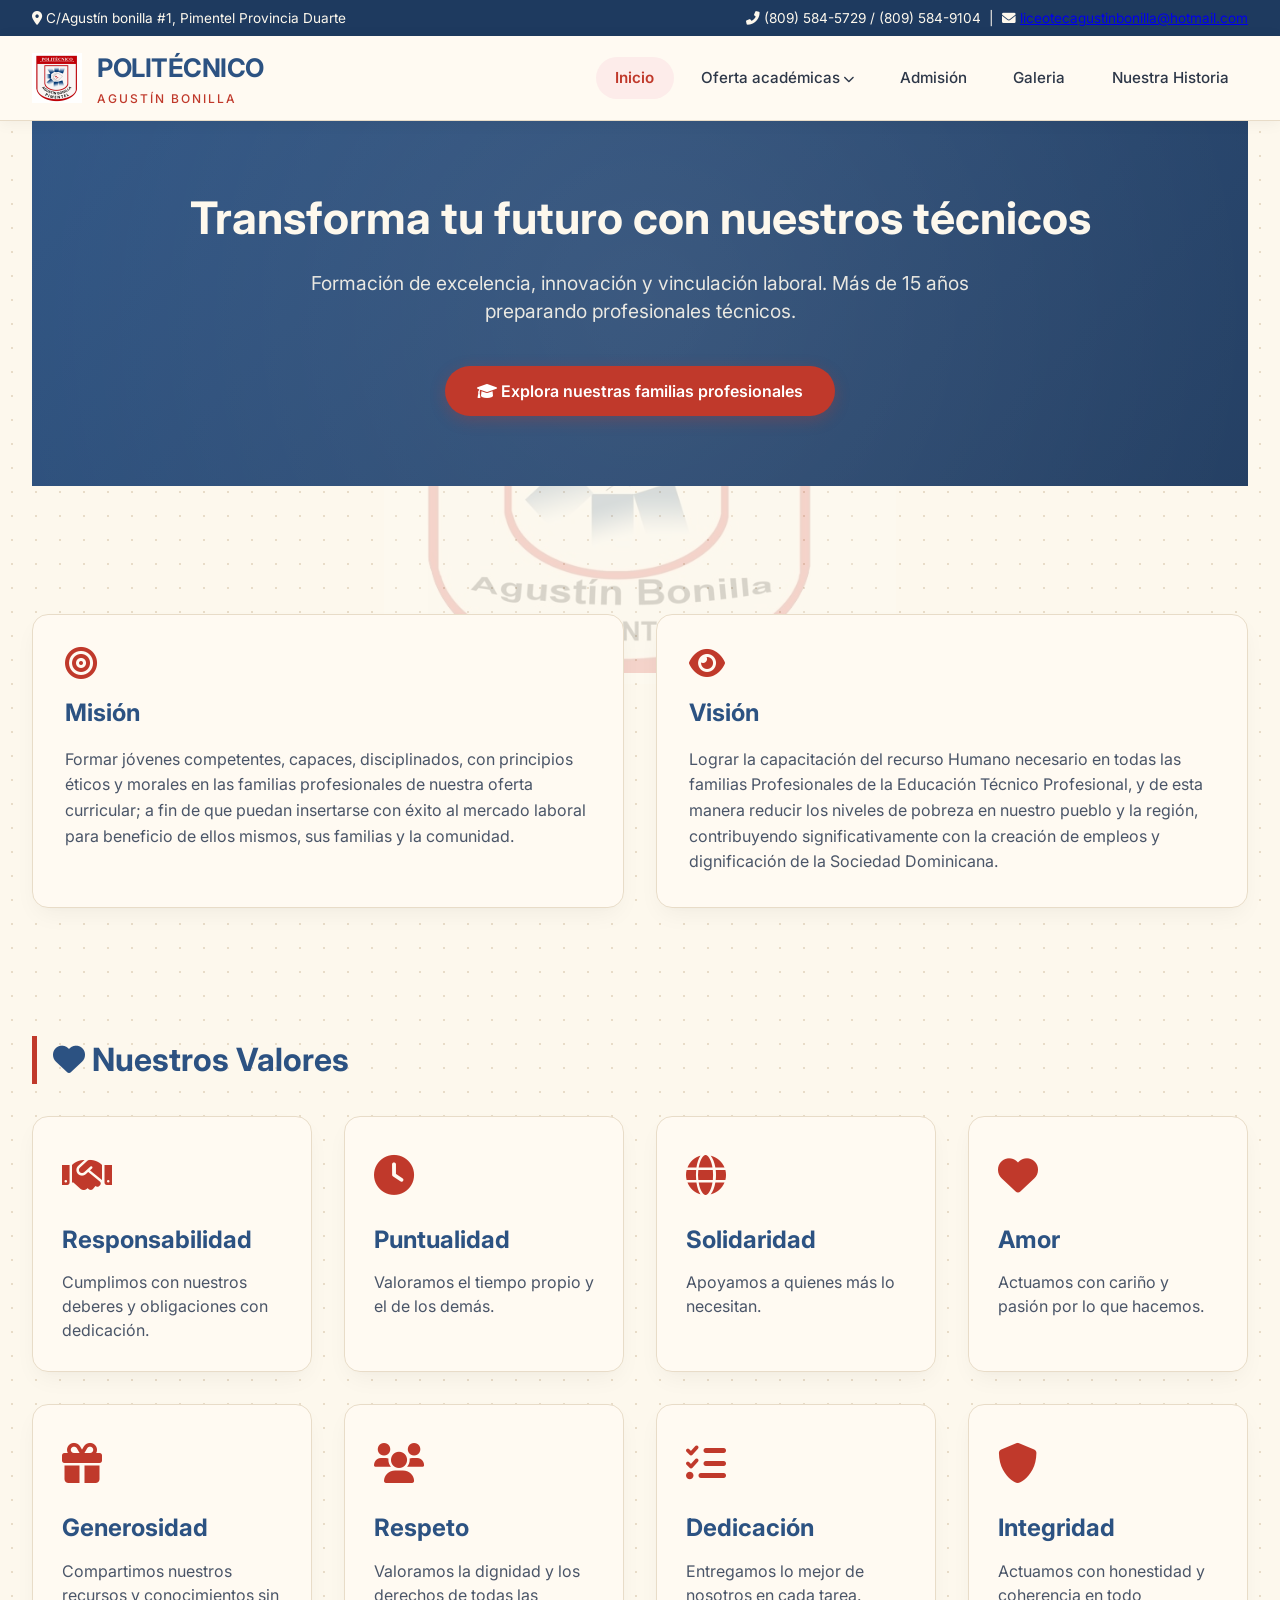
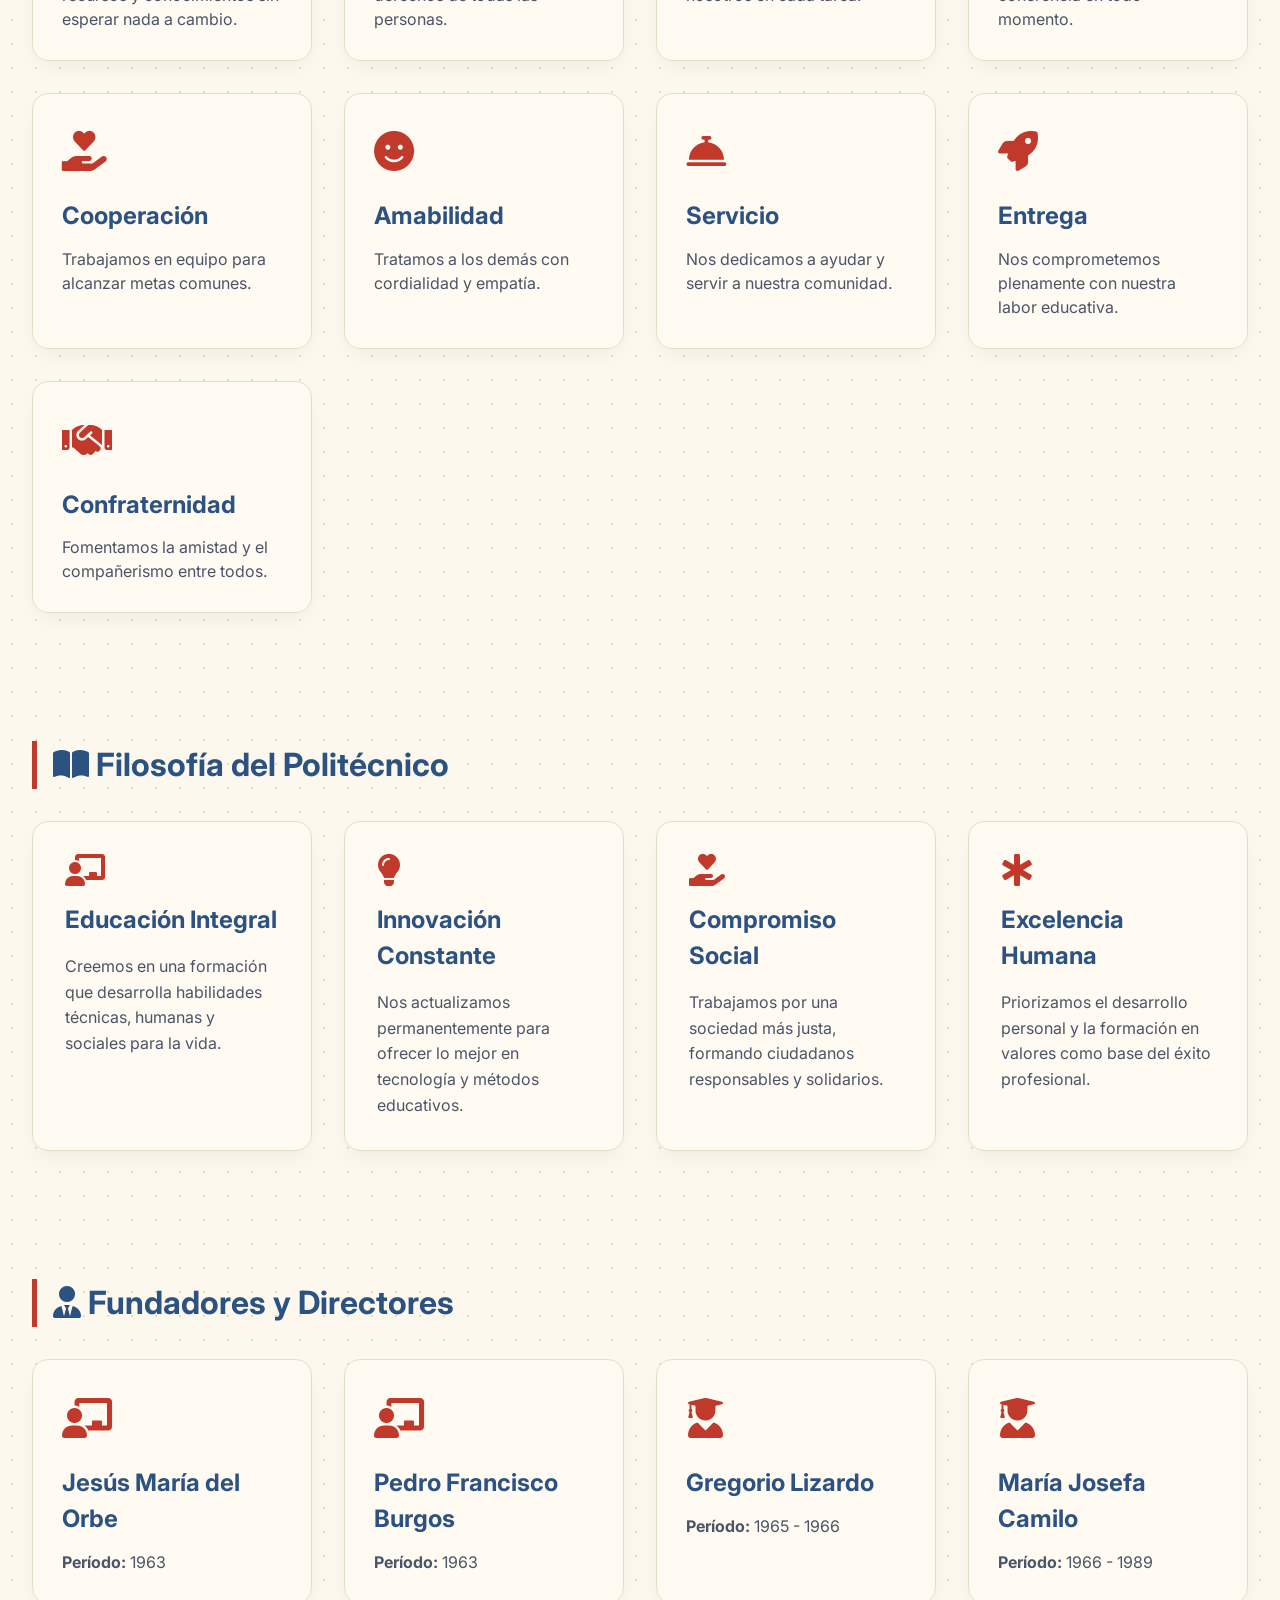
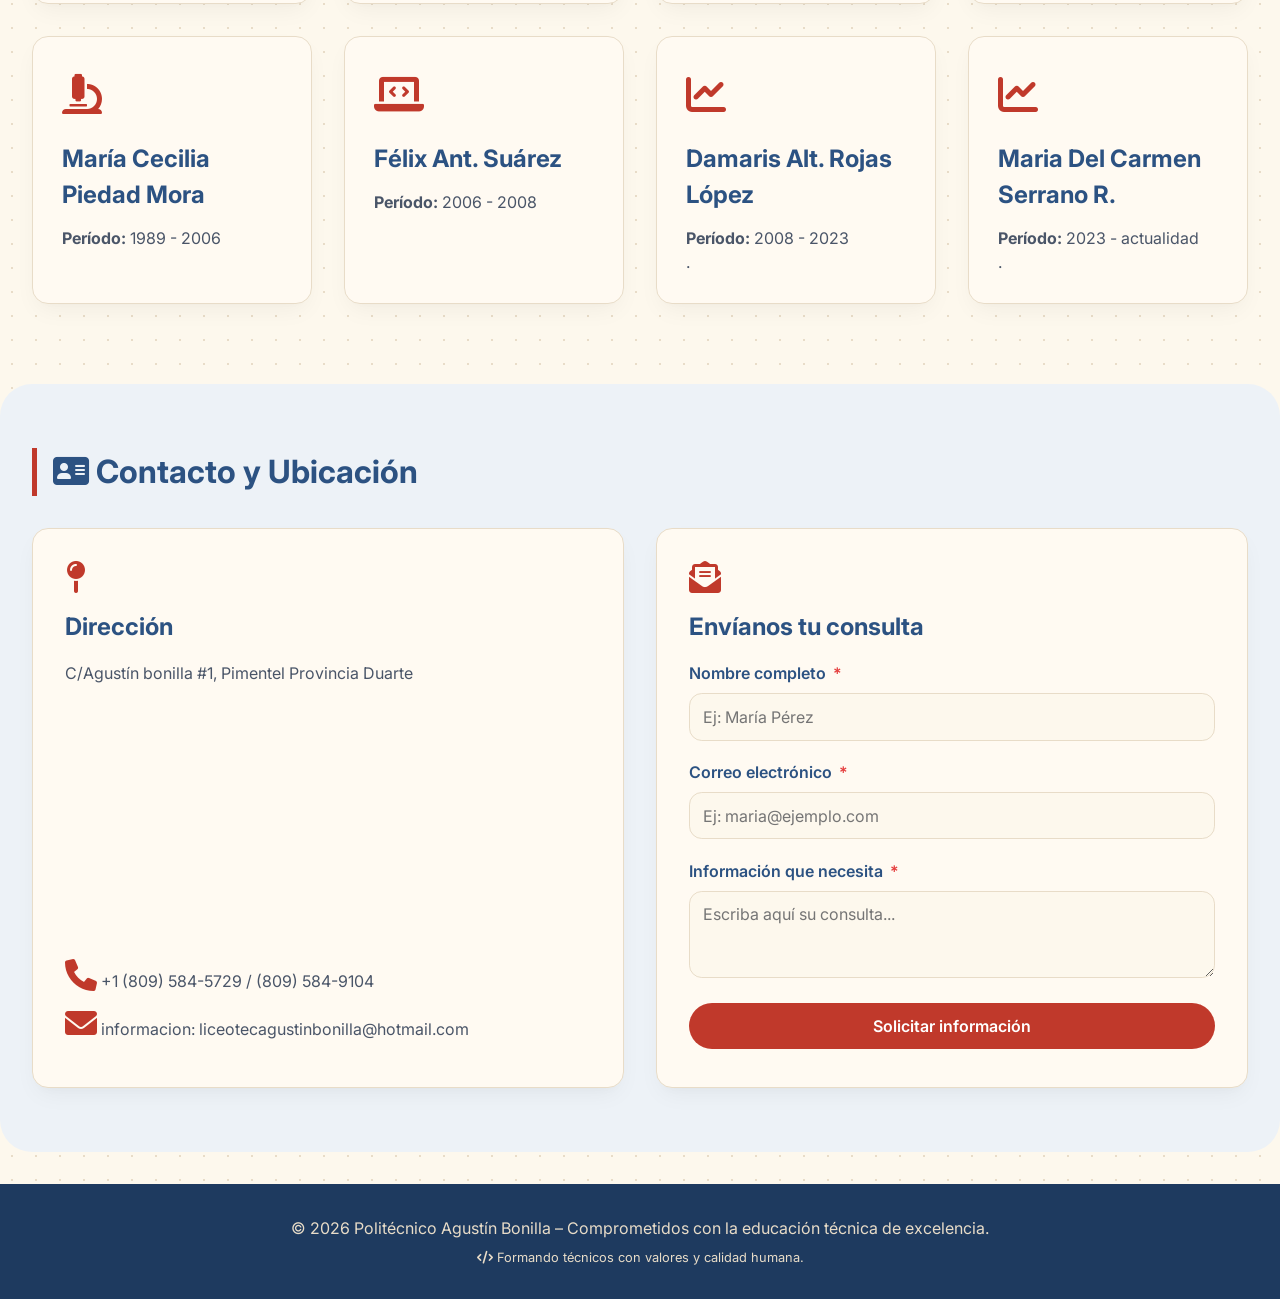
==== commit 1359bf9a: "Update index.html" ====
--- a/index.html
+++ b/index.html
@@ -5,7 +5,7 @@
     <meta name="viewport" content="width=device-width, initial-scale=1.0">
     <title>Politecnico Agustín Bonilla | Inicio</title>
     <link href="https://fonts.googleapis.com/css2?family=Inter:opsz,wght@14..32,300;400;500;600;700&display=swap" rel="stylesheet">
-    <link rel="icon" type="image/png" href="favicon .png">
+    <link rel="icon" type="image/png" href="favicon.png">
     <link rel="stylesheet" href="https://cdnjs.cloudflare.com/ajax/libs/font-awesome/6.0.0-beta3/css/all.min.css">
     <link rel="stylesheet" href="style.css">
 </head>
@@ -28,7 +28,7 @@
     <ul class="nav-links" id="navLinks">
         <li><a href="index.html" class="nav-item active-nav">Inicio</a></li>
         <li class="nav-item-dropdown">
-    <a href="javascript:void(0)" class="nav-item dropdown-toggle">Oferta académicas <i class="fas fa-chevron-down"></i></a>
+    <a href="#" class="nav-item dropdown-toggle">Oferta académicas <i class="fas fa-chevron-down"></i></a>
     <ul class="dropdown-menu">
         <li><a href="tecnicos.html">Familias Profesionales</a></li>
         <li><a href="cursos.html">Cursos y Talleres</a></li>
--- a/style.css
+++ b/style.css
@@ -1660,5 +1660,214 @@
     .cursos-grid {
         grid-template-columns: 1fr;
         gap: 1rem;
-    }
-}+    }   
+}
+
+/*MODAL PARA COMPETENCIAS */
+.modal {
+    display: none;
+    position: fixed;
+    top: 0;
+    left: 0;
+    width: 100%;
+    height: 100%;
+    background-color: rgba(0, 0, 0, 0.7);
+    z-index: 2000;
+    justify-content: center;
+    align-items: center;
+    animation: fadeInModal 0.2s ease;
+}
+
+@keyframes fadeInModal {
+    from { opacity: 0; }
+    to { opacity: 1; }
+}
+
+.modal-content {
+    background-color: var(--beige-card);
+    padding: 2rem;
+    border-radius: 1rem;
+    max-width: 500px;
+    width: 90%;
+    text-align: center;
+    box-shadow: 0 20px 35px rgba(0, 0, 0, 0.2);
+    border-top: 5px solid var(--accent);
+    animation: slideDownModal 0.3s ease;
+}
+
+@keyframes slideDownModal {
+    from {
+        transform: translateY(-50px);
+        opacity: 0;
+    }
+    to {
+        transform: translateY(0);
+        opacity: 1;
+    }
+}
+
+.modal-content h3 {
+    color: var(--primary);
+    font-size: 1.5rem;
+    margin-bottom: 1rem;
+}
+
+.modal-content p {
+    color: var(--text-dark);
+    font-size: 1rem;
+    line-height: 1.5;
+}
+
+.modal-close {
+    float: right;
+    font-size: 1.8rem;
+    font-weight: bold;
+    cursor: pointer;
+    color: var(--text-light);
+    transition: 0.2s;
+}
+
+.modal-close:hover {
+    color: var(--accent);
+}
+
+.competencias span {
+    cursor: pointer;
+    transition: all 0.2s ease;
+}
+
+.competencias span:hover {
+    background-color: var(--accent);
+    color: white;
+    transform: scale(1.05);
+}
+/* RESPONSIVE PARA MAPA Y FORMULARIO */
+
+/* Contenedor del mapa (index.html) */
+.info-card iframe {
+    width: 100%;
+    max-width: 100%;
+    height: auto;
+    min-height: 250px;
+    border-radius: 0.8rem;
+}
+
+/* Para que el mapa no se desborde en móviles */
+@media (max-width: 768px) {
+    .info-card iframe {
+        height: 200px;
+    }
+}
+
+/* Formulario de contacto y admisión */
+.form-group input,
+.form-group select,
+.form-group textarea {
+    width: 100%;
+    max-width: 100%;
+    box-sizing: border-box;
+}
+
+/* Contenedores de formularios */
+.form-admision,
+.info-card {
+    width: 100%;
+    max-width: 100%;
+    overflow-x: hidden;
+}
+
+/* Para evitar que el zoom en móvil desacomode el contenido */
+body {
+    -webkit-text-size-adjust: 100%;
+    text-size-adjust: 100%;
+}
+
+/* Asegurar que las imágenes no se salgan del contenedor */
+img {
+    max-width: 100%;
+    height: auto;
+}
+/* ========== MENÚ RESPONSIVO ========== */
+.nav-links {
+    display: flex;
+    gap: 0.5rem;
+    list-style: none;
+}
+
+.menu-icon {
+    display: none;
+    font-size: 1.8rem;
+    cursor: pointer;
+    color: var(--primary);
+    transition: 0.3s;
+}
+
+/* Submenú desktop */
+.dropdown-menu {
+    position: absolute;
+    top: 100%;
+    left: 0;
+    background: var(--beige-card);
+    min-width: 200px;
+    border-radius: 1rem;
+    box-shadow: 0 10px 25px rgba(0, 0, 0, 0.1);
+    padding: 0.5rem 0;
+    opacity: 0;
+    visibility: hidden;
+    transform: translateY(-10px);
+    transition: all 0.3s ease;
+    z-index: 100;
+    list-style: none;
+}
+
+.nav-item-dropdown:hover .dropdown-menu {
+    opacity: 1;
+    visibility: visible;
+    transform: translateY(0);
+}
+
+/* Responsive para móviles */
+@media (max-width: 850px) {
+    .menu-icon {
+        display: block;
+    }
+    
+    .nav-links {
+        display: none;
+        width: 100%;
+        flex-direction: column;
+        gap: 0.8rem;
+        text-align: center;
+        padding: 1.5rem 0 0.8rem 0;
+    }
+    
+    .nav-links.active {
+        display: flex;
+    }
+    
+    /* Submenú en móvil: se muestra al hacer clic */
+    .dropdown-menu {
+        position: static;
+        opacity: 1;
+        visibility: visible;
+        transform: none;
+        box-shadow: none;
+        background: #fdecea;
+        padding: 0.5rem;
+        margin-top: 0.5rem;
+        display: none;
+        width: 100%;
+    }
+    
+    .nav-item-dropdown.active .dropdown-menu {
+        display: block;
+    }
+    
+    .dropdown-toggle i {
+        transition: transform 0.3s ease;
+    }
+    
+    .nav-item-dropdown.active .dropdown-toggle i {
+        transform: rotate(180deg);
+    }
+}
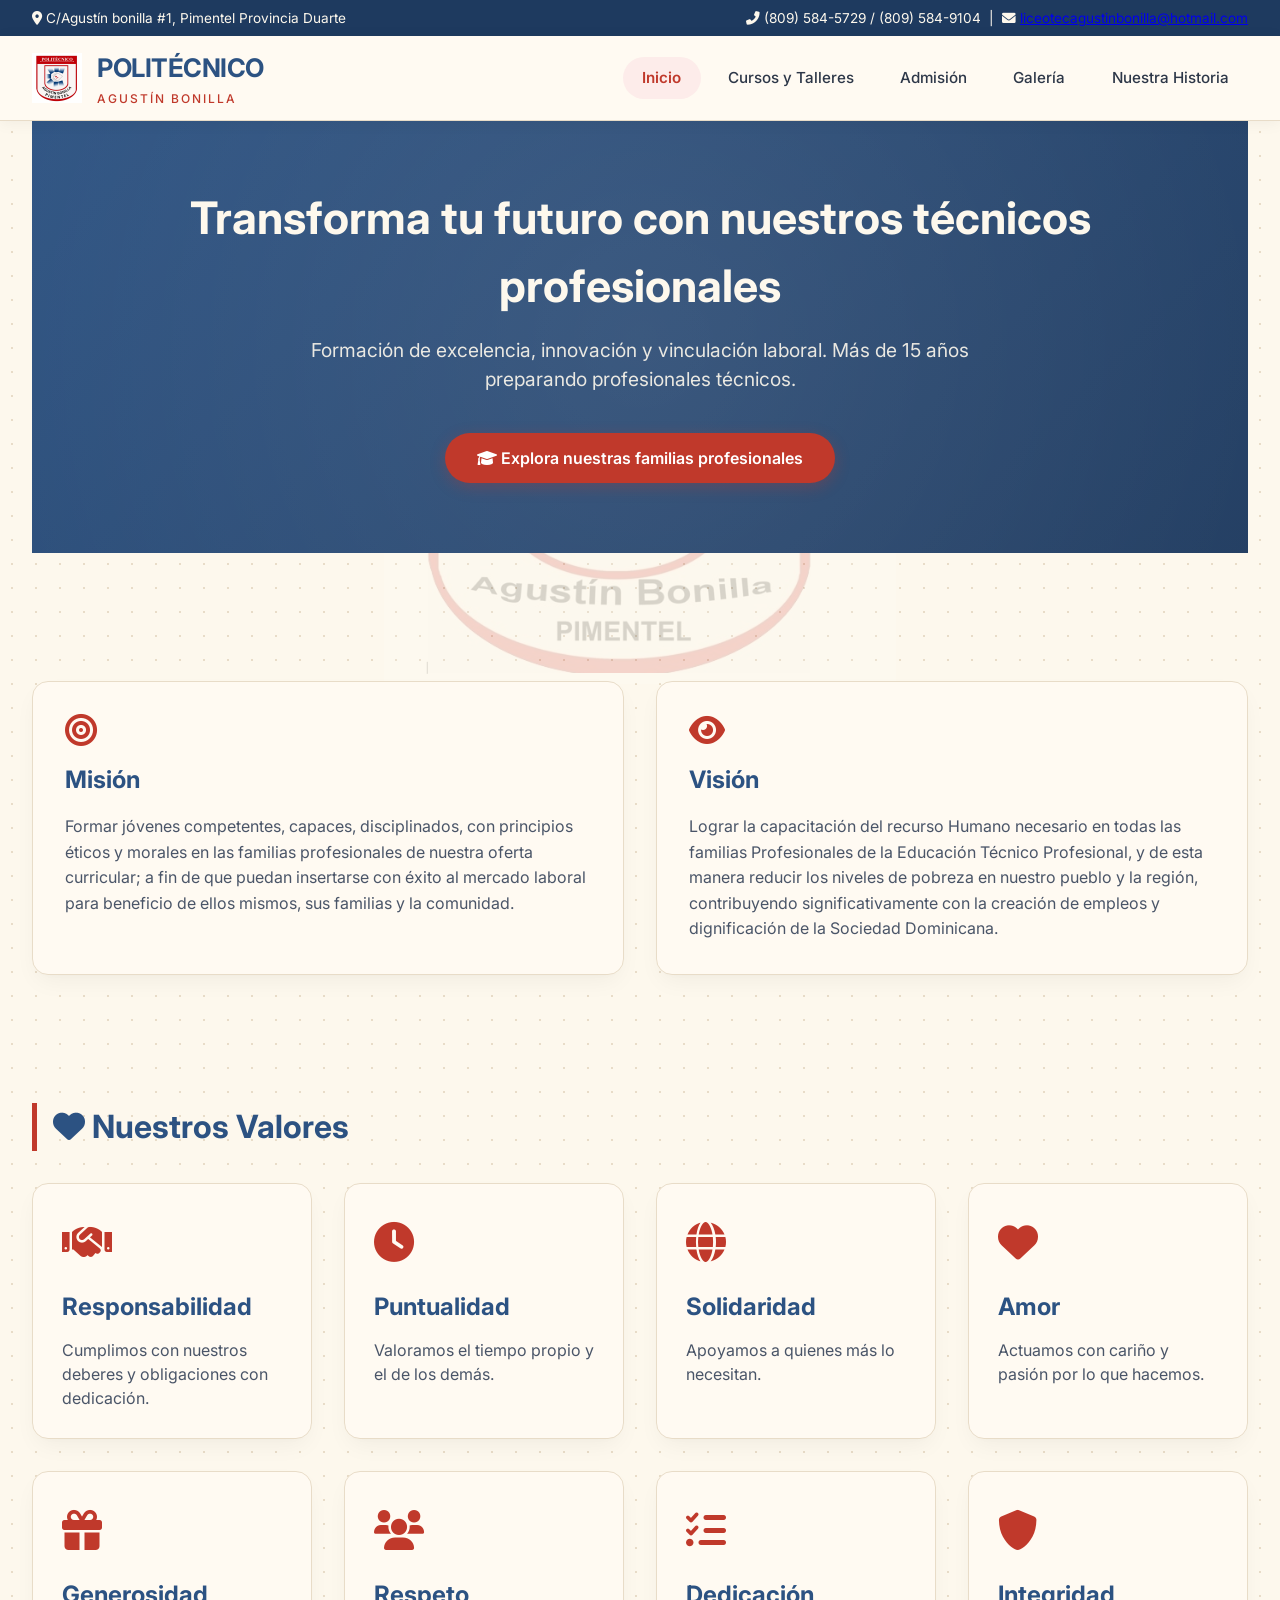
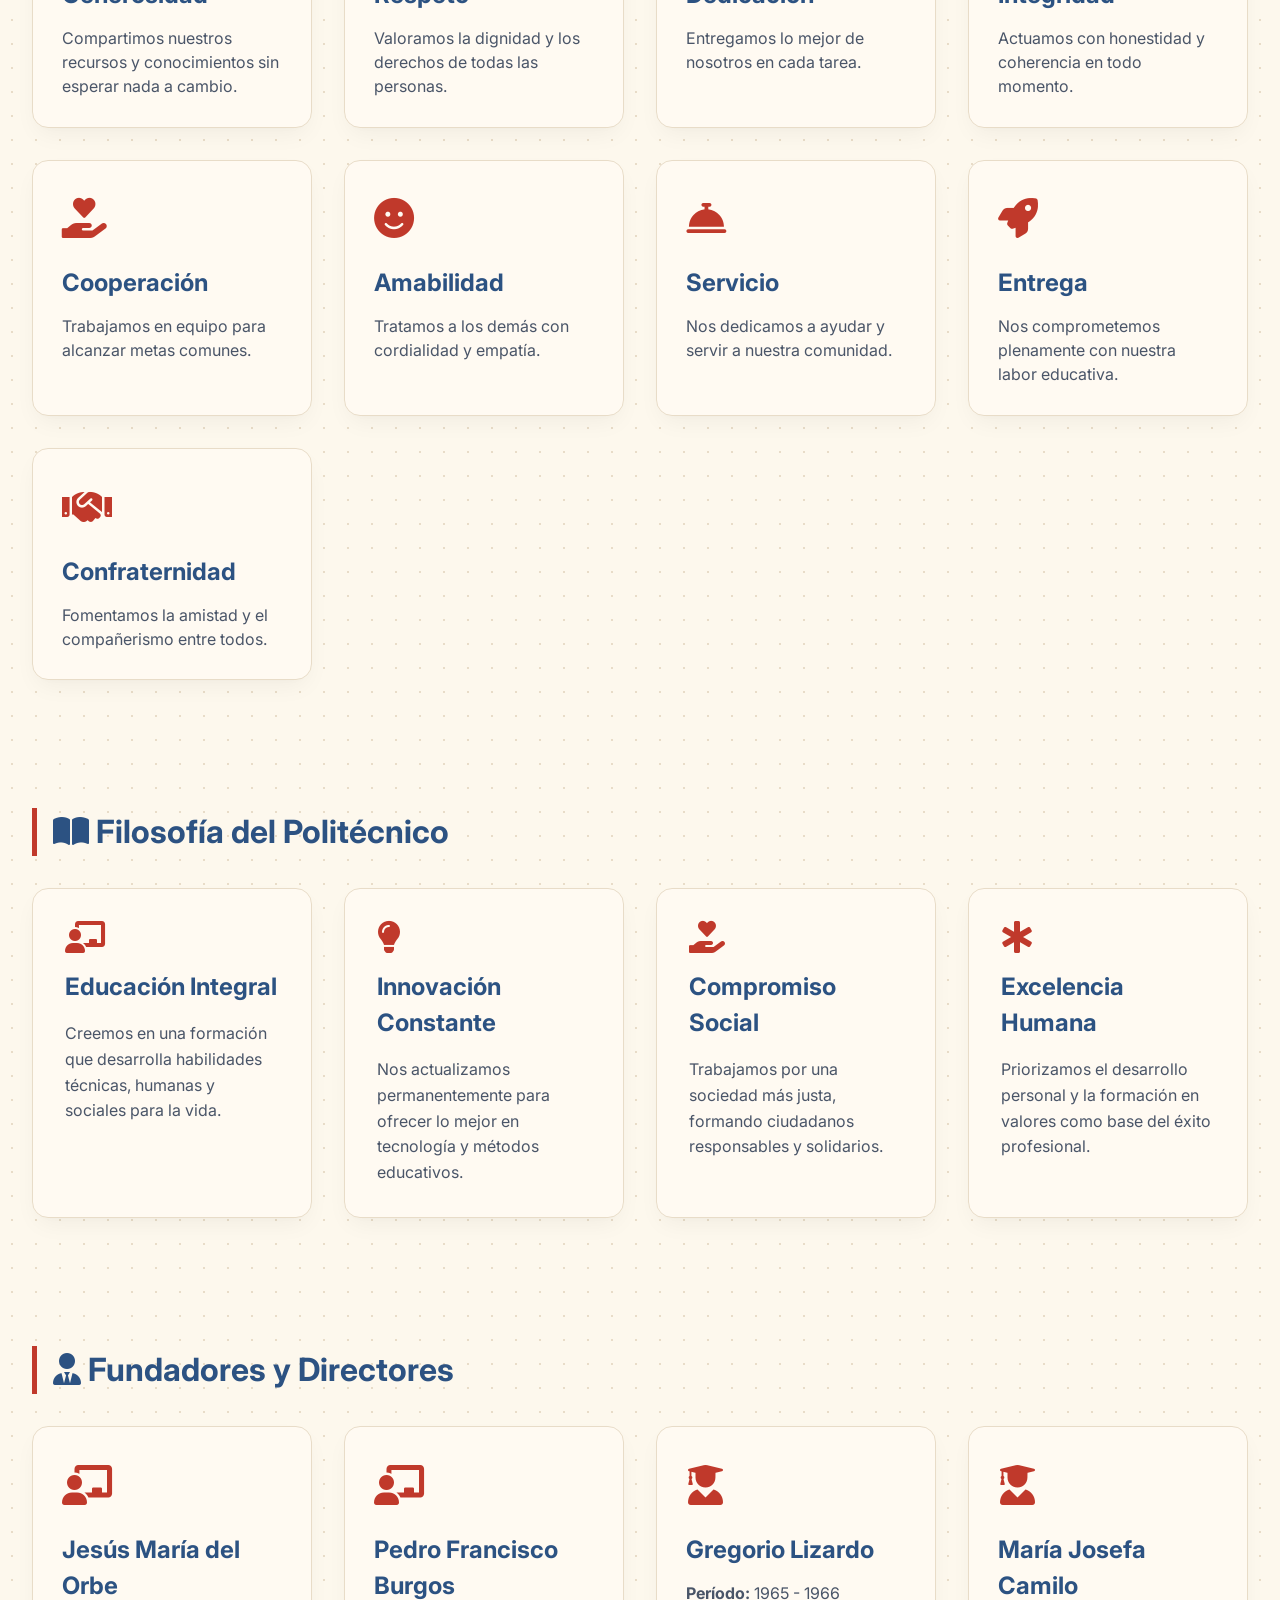
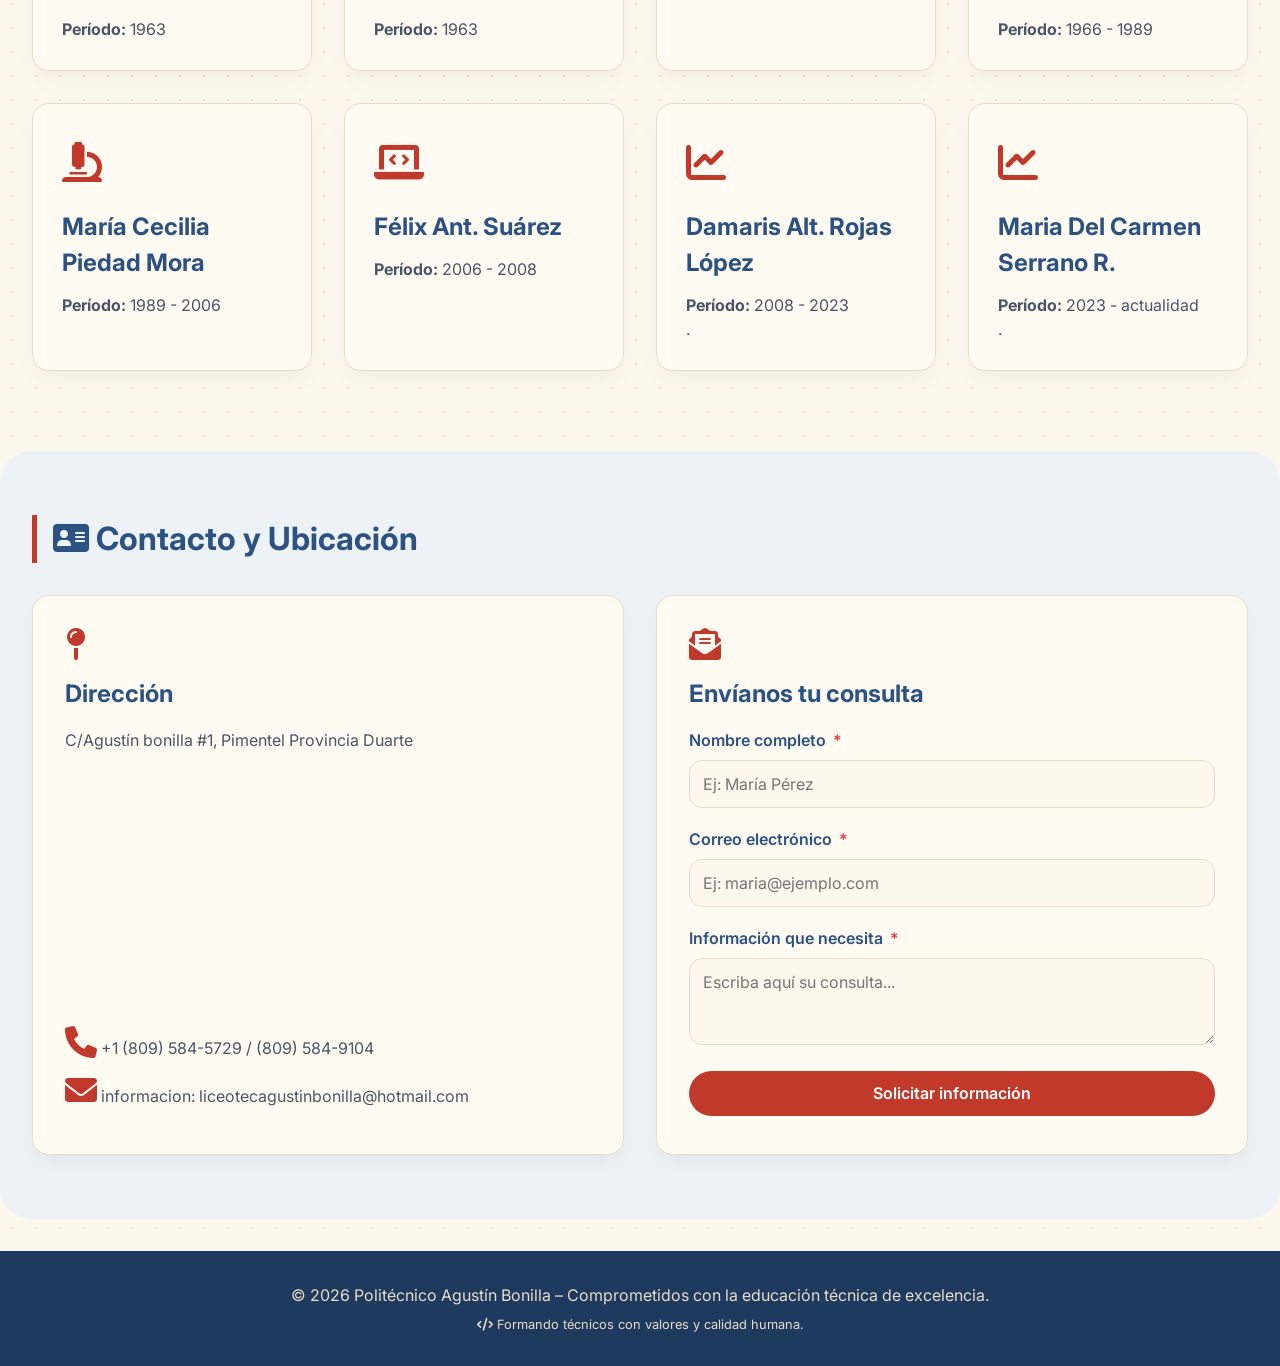
==== commit 783a0ced: "Update index.html" ====
--- a/index.html
+++ b/index.html
@@ -26,32 +26,25 @@
         <i class="fas fa-bars"></i>
     </div>
     <ul class="nav-links" id="navLinks">
-        <li><a href="index.html" class="nav-item active-nav">Inicio</a></li>
-        <li class="nav-item-dropdown">
-    <a href="#" class="nav-item dropdown-toggle">Oferta académicas <i class="fas fa-chevron-down"></i></a>
-    <ul class="dropdown-menu">
-        <li><a href="tecnicos.html">Familias Profesionales</a></li>
-        <li><a href="cursos.html">Cursos y Talleres</a></li>
-    </ul>
-    </li>
-        <li><a href="admision.html" class="nav-item">Admisión</a></li>
-        <li><a href="galeria.html" class="nav-item">Galeria</a></li>
-            <li> <a href="nuestrahistoria.html" class="nav-item">Nuestra Historia</a></li>
-
-    </ul>
+    <li><a href="index.html" class="nav-item">Inicio</a></li>
+    <li><a href="cursos.html" class="nav-item">Cursos y Talleres</a></li>
+    <li><a href="admision.html" class="nav-item">Admisión</a></li>
+    <li><a href="galeria.html" class="nav-item">Galería</a></li>
+    <li><a href="nuestrahistoria.html" class="nav-item">Nuestra Historia</a></li>
+</ul>
 </nav>
 
 <main>
     <!-- HERO SECTION -->
     <section id="inicio" style="padding-top: 0;">
         <div class="hero">
-            <h2>Transforma tu futuro con nuestros técnicos</h2>
-            <p>Formación de excelencia, innovación y vinculación laboral. Más de 15 años preparando profesionales técnicos.</p>
+            <h2>Transforma tu futuro con nuestros técnicos profesionales</h2>
+            <p>Formación de excelencia, innovación y vinculación laboral. Más de 15 años preparando profesionales técnicos.</p>    
             <a href="tecnicos.html" class="btn-cta"><i class="fas fa-graduation-cap"></i> Explora nuestras familias profesionales </a>
         </div>
     </section>
 
-    <!-- MISIÓN Y VISIÓN -->
+   
     <section id="mision-vision">
         <div class="two-columns">
             <div class="info-card">
@@ -67,7 +60,7 @@
         </div>
     </section>
 
-    <!-- VALORES (13 valores) -->
+ 
     <section id="valores">
         <h2 class="section-title"><i class="fas fa-heart"></i> Nuestros Valores</h2>
         <div class="cards-grid">
@@ -87,7 +80,7 @@
         </div>
     </section>
 
-    <!-- FILOSOFÍA DEL POLITÉCNICO -->
+   
     <section id="filosofia">
         <h2 class="section-title"><i class="fas fa-book-open"></i> Filosofía del Politécnico</h2>
         <div class="two-columns">
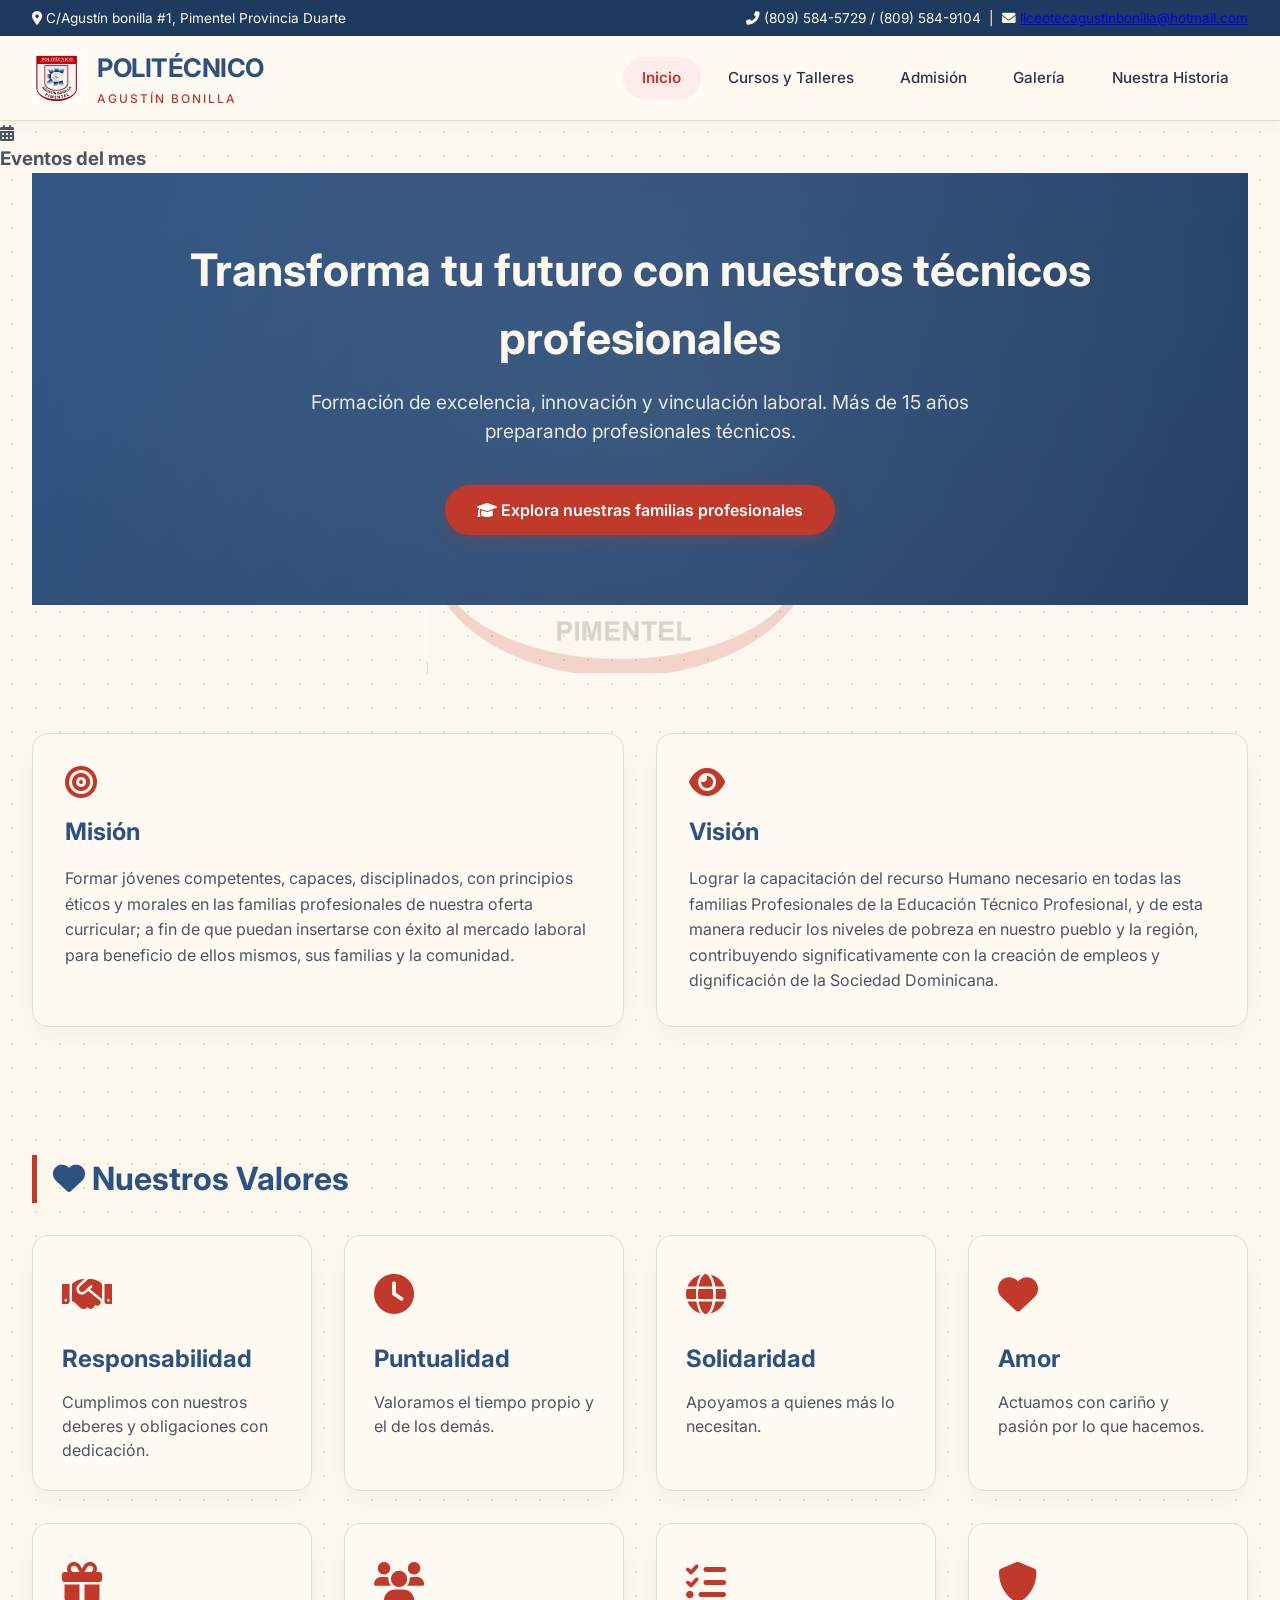
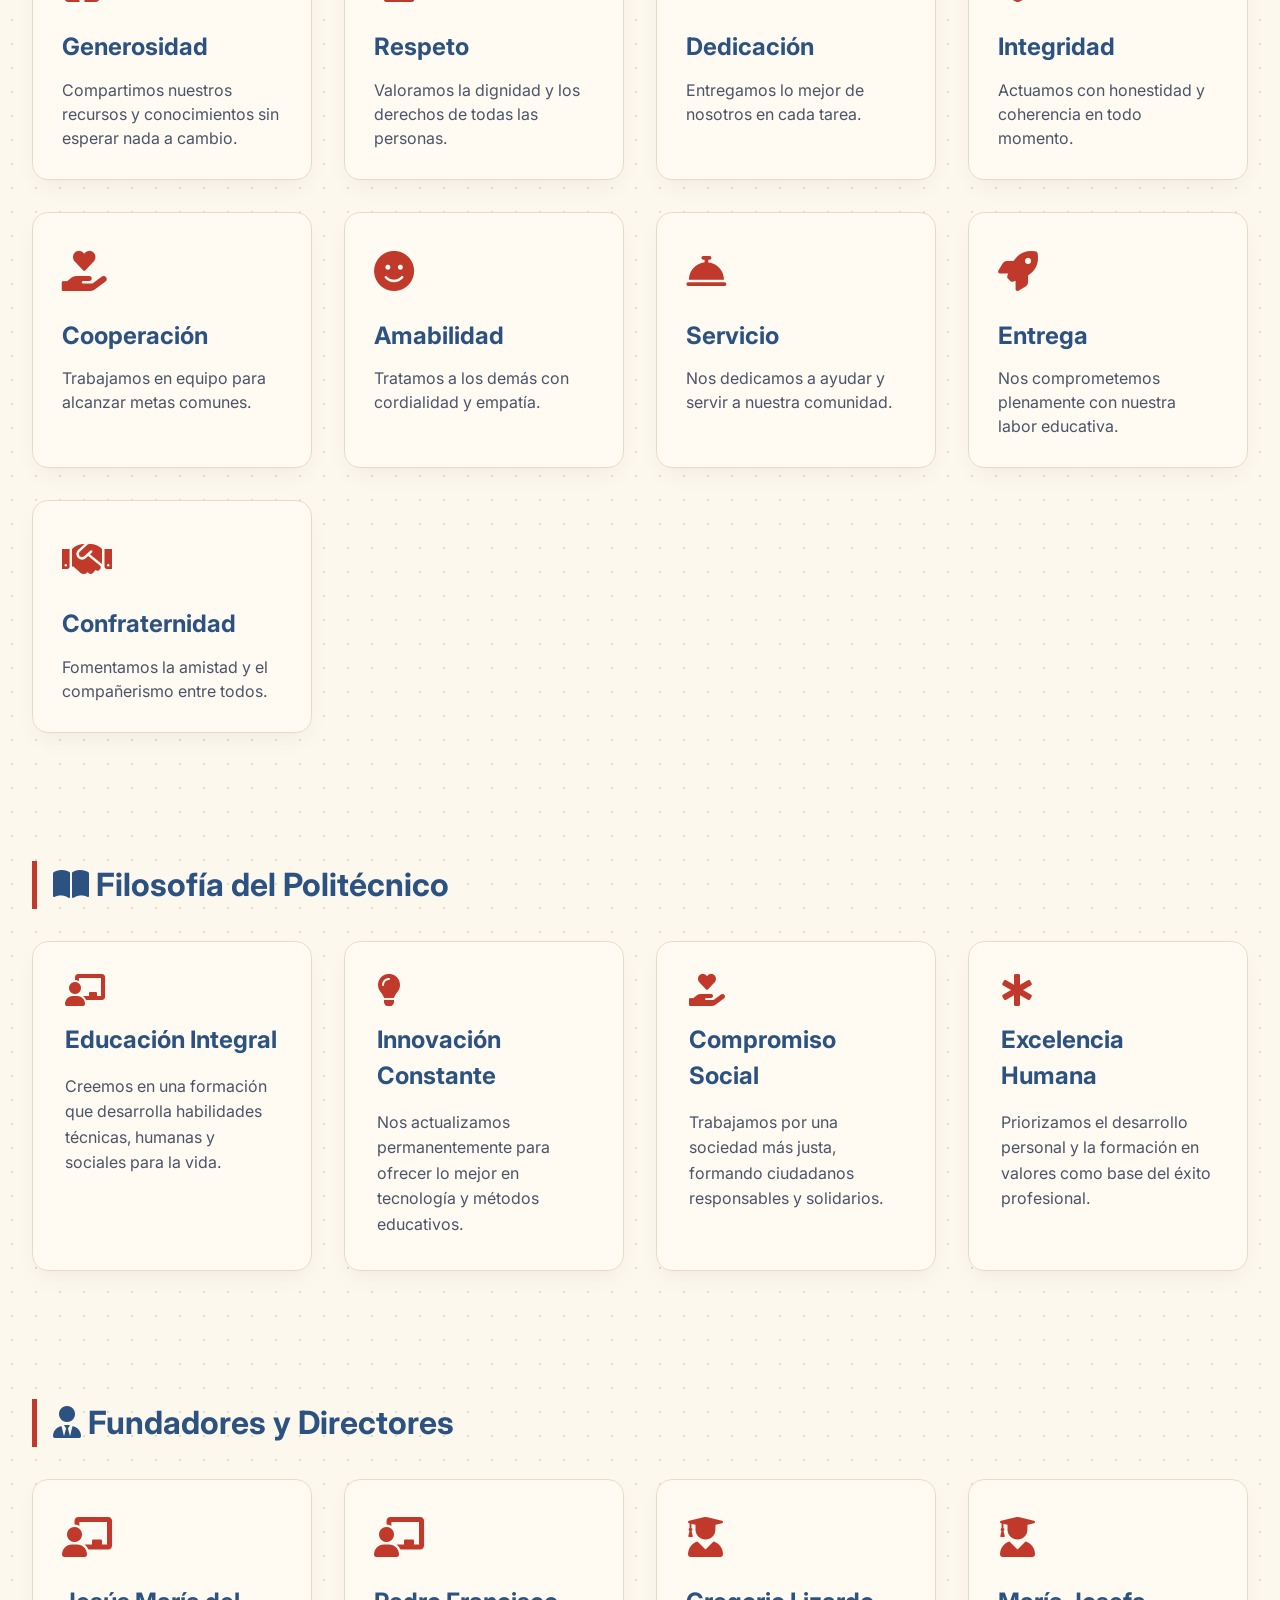
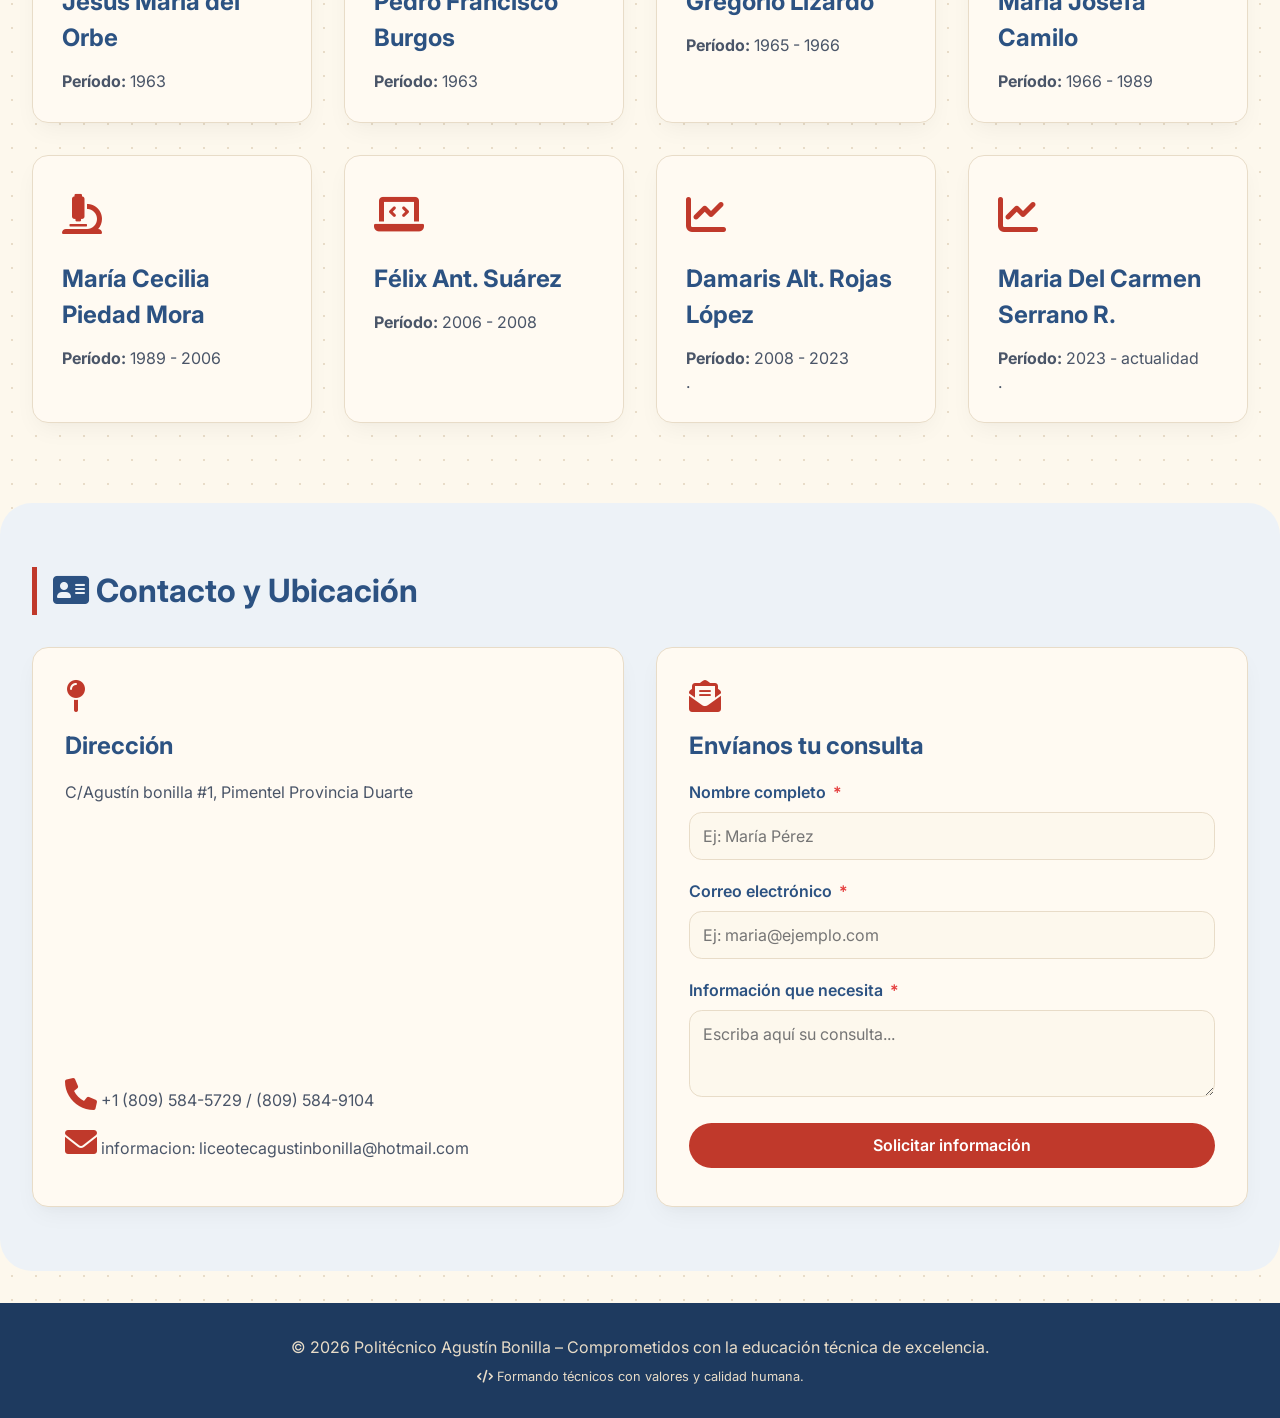
==== commit e910eabb: "Update index.html" ====
--- a/index.html
+++ b/index.html
@@ -33,7 +33,17 @@
     <li><a href="nuestrahistoria.html" class="nav-item">Nuestra Historia</a></li>
 </ul>
 </nav>
-
+<!-- Mini calendario de avisos -->
+<div class="avisos-mensuales">
+    <div class="avisos-header">
+        <i class="fas fa-calendar-alt"></i>
+        <h3>Eventos del mes</h3>
+        <span id="mesActual"></span>
+    </div>
+    <div class="avisos-lista" id="avisosLista">
+        <!-- Los eventos se cargarán aquí con JavaScript -->
+    </div>
+</div>
 <main>
     <!-- HERO SECTION -->
     <section id="inicio" style="padding-top: 0;">
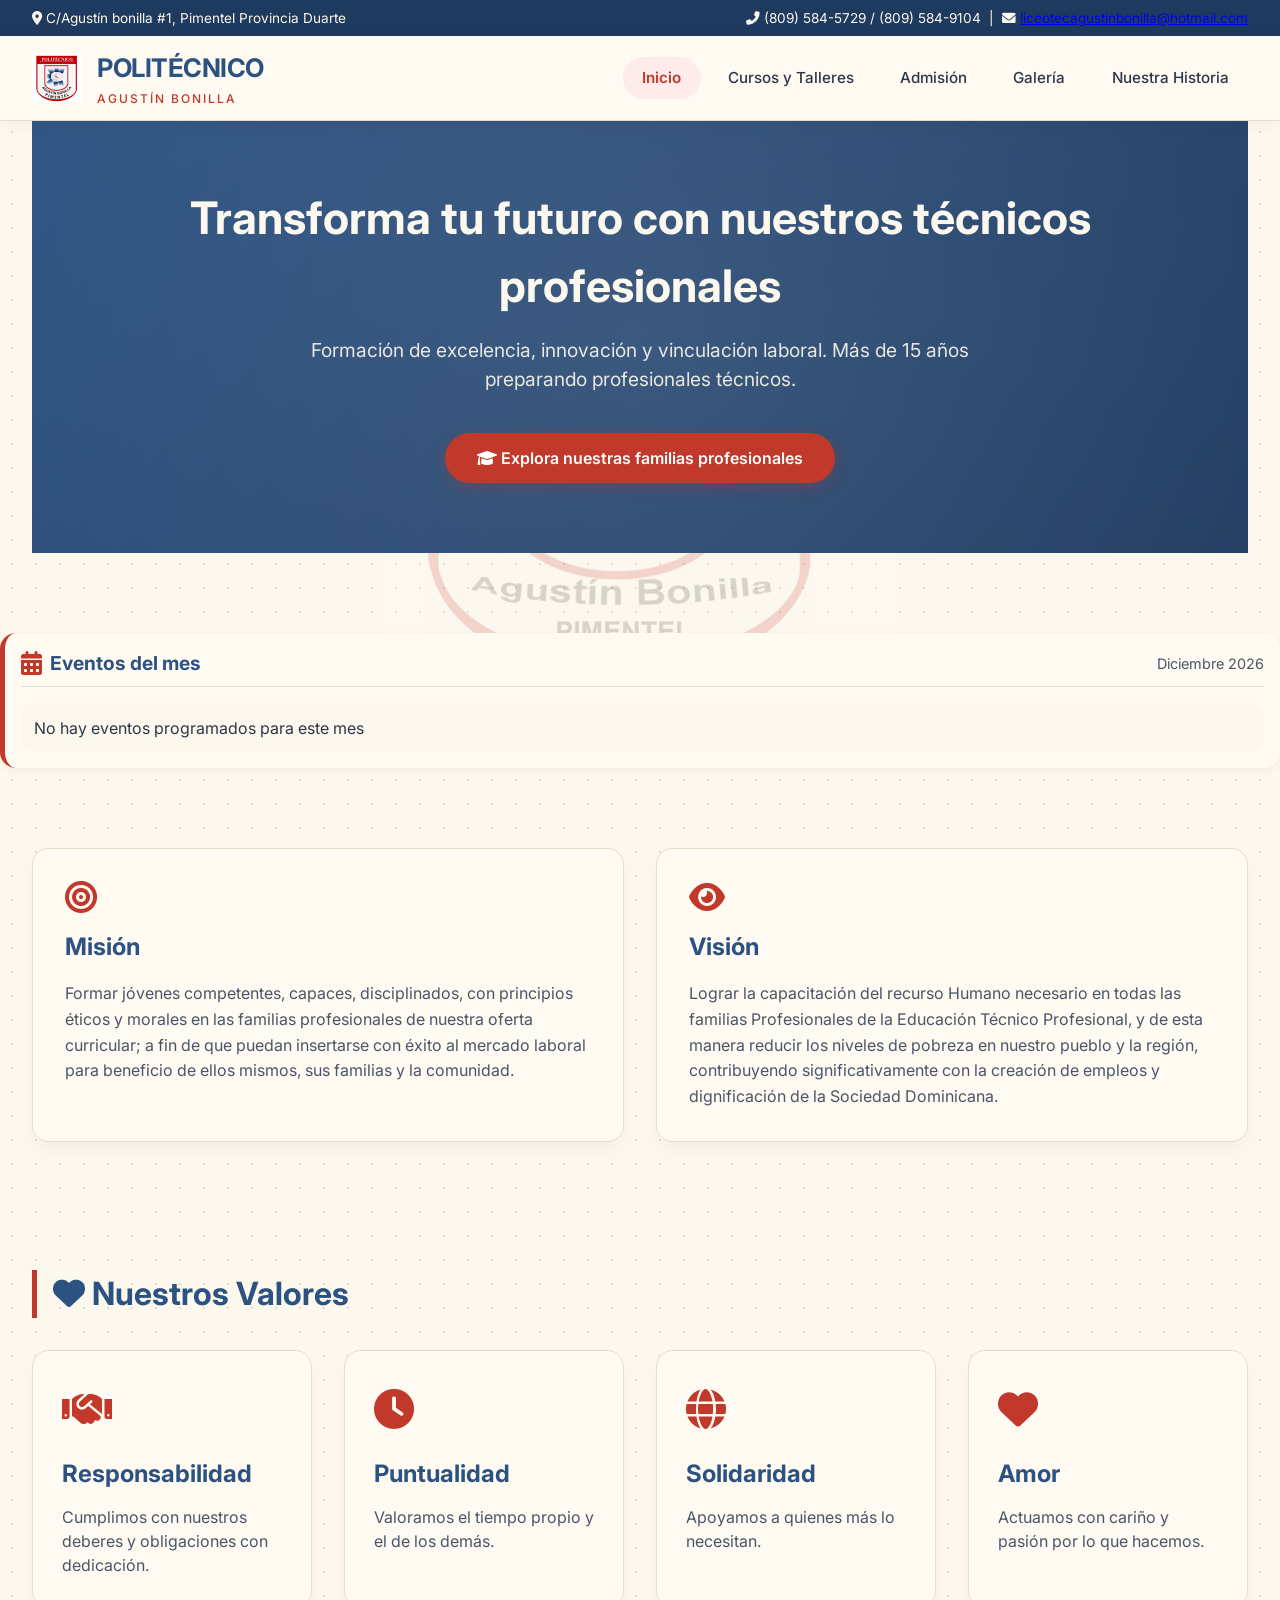
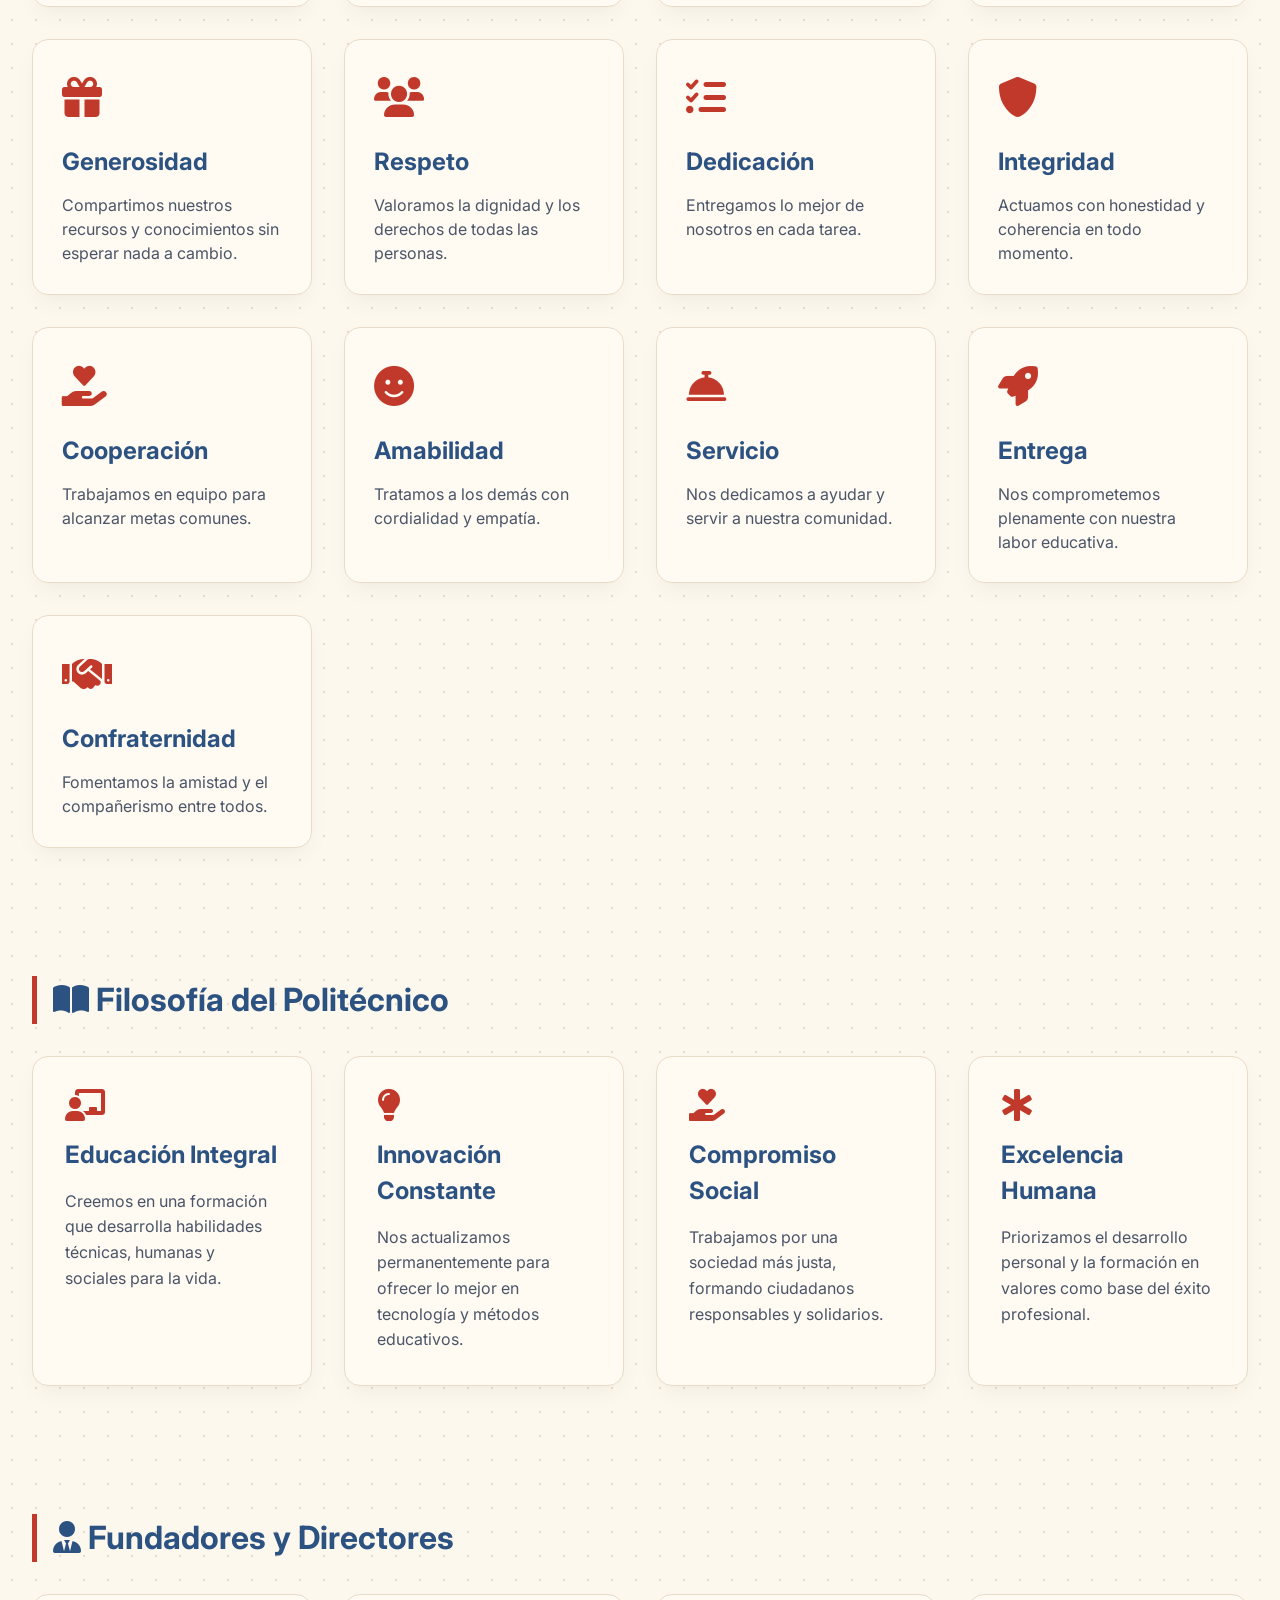
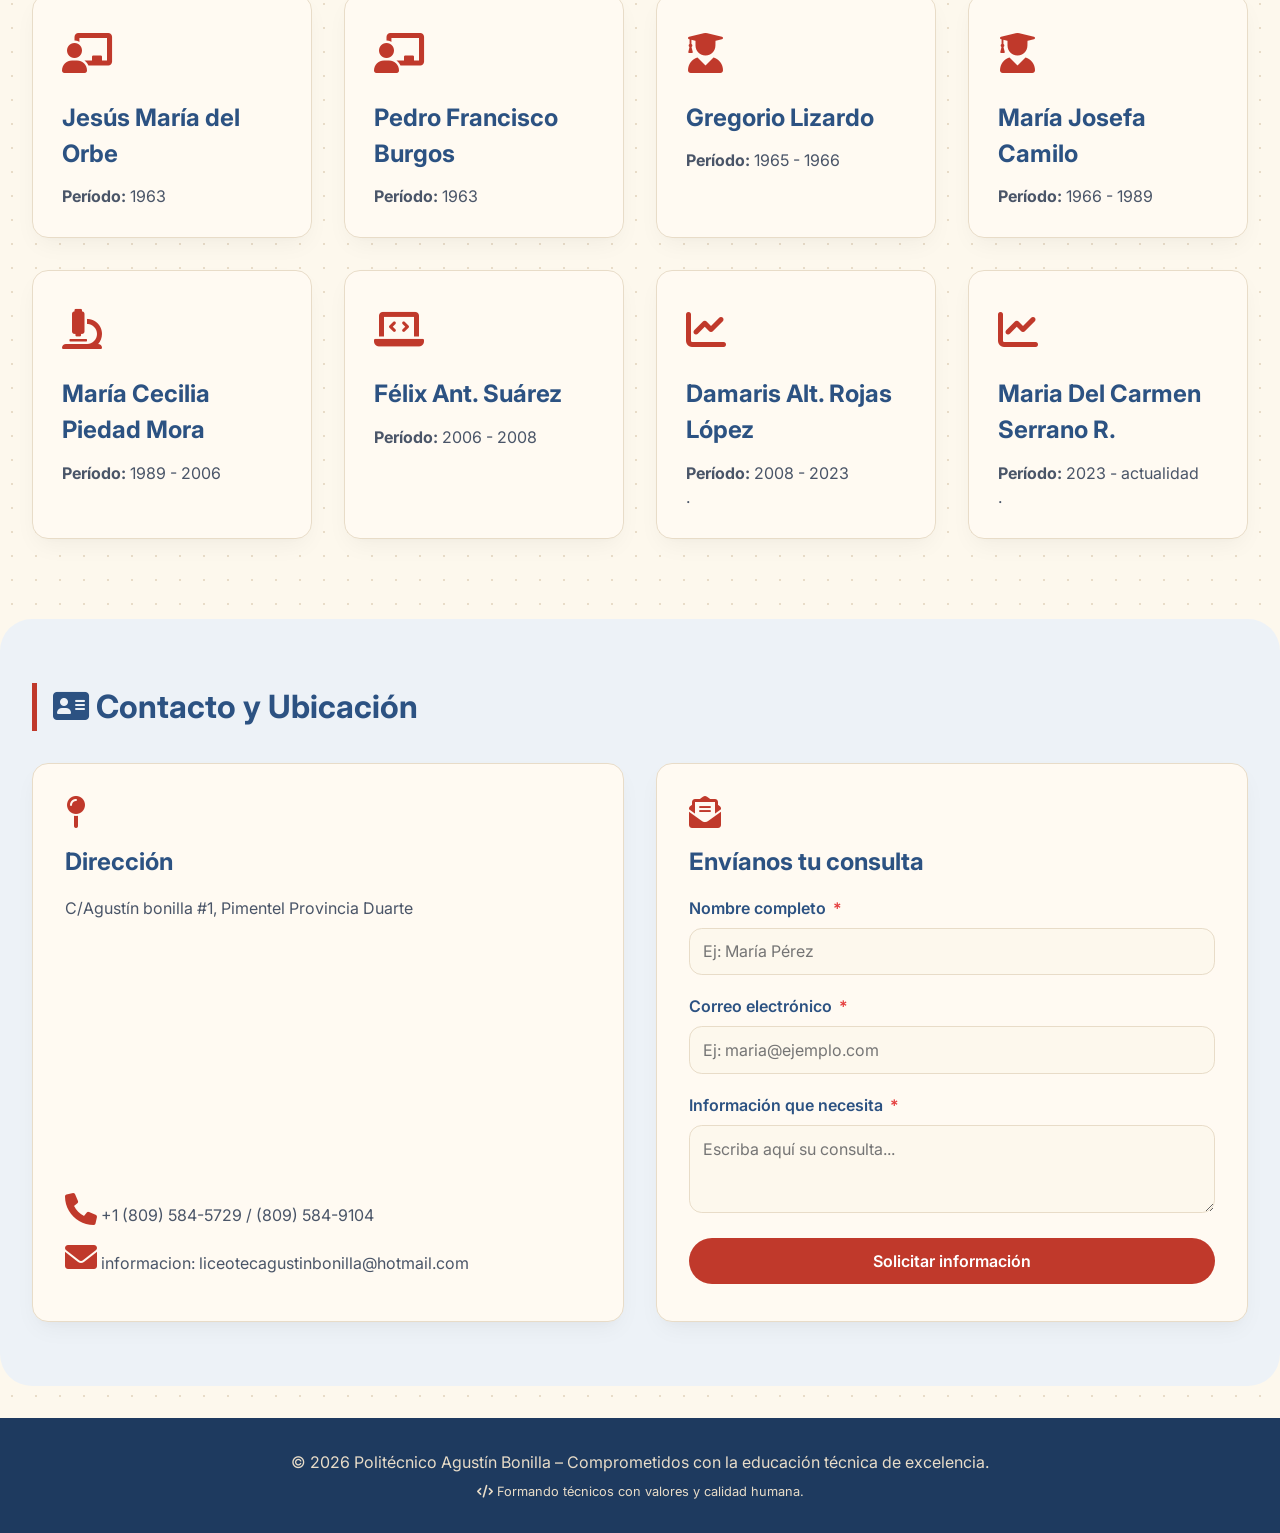
==== commit a80c413d: "Update index.html" ====
--- a/index.html
+++ b/index.html
@@ -33,17 +33,6 @@
     <li><a href="nuestrahistoria.html" class="nav-item">Nuestra Historia</a></li>
 </ul>
 </nav>
-<!-- Mini calendario de avisos -->
-<div class="avisos-mensuales">
-    <div class="avisos-header">
-        <i class="fas fa-calendar-alt"></i>
-        <h3>Eventos del mes</h3>
-        <span id="mesActual"></span>
-    </div>
-    <div class="avisos-lista" id="avisosLista">
-        <!-- Los eventos se cargarán aquí con JavaScript -->
-    </div>
-</div>
 <main>
     <!-- HERO SECTION -->
     <section id="inicio" style="padding-top: 0;">
@@ -53,7 +42,18 @@
             <a href="tecnicos.html" class="btn-cta"><i class="fas fa-graduation-cap"></i> Explora nuestras familias profesionales </a>
         </div>
     </section>
-
+    
+<!-- Mini calendario de avisos -->
+<div class="avisos-mensuales">
+    <div class="avisos-header">
+        <i class="fas fa-calendar-alt"></i>
+        <h3>Eventos del mes</h3>
+        <span id="mesActual"></span>
+    </div>
+    <div class="avisos-lista" id="avisosLista">
+        <!-- Los eventos se cargarán aquí con JavaScript -->
+    </div>
+</div>
    
     <section id="mision-vision">
         <div class="two-columns">
--- a/style.css
+++ b/style.css
@@ -1871,3 +1871,92 @@
         transform: rotate(180deg);
     }
 }
+
+/* Mini calendario de avisos */
+.avisos-mensuales {
+    background: #fffaf2;
+    border-radius: 1rem;
+    padding: 1rem;
+    margin: 1rem 0;
+    box-shadow: 0 2px 8px rgba(0,0,0,0.05);
+    border-left: 5px solid #c0392b;
+}
+
+.avisos-header {
+    display: flex;
+    align-items: center;
+    gap: 0.5rem;
+    margin-bottom: 1rem;
+    padding-bottom: 0.5rem;
+    border-bottom: 1px solid #e8dcc8;
+}
+
+.avisos-header i {
+    font-size: 1.5rem;
+    color: #c0392b;
+}
+
+.avisos-header h3 {
+    font-size: 1.2rem;
+    color: #2c5282;
+    margin: 0;
+}
+
+#mesActual {
+    margin-left: auto;
+    font-size: 0.9rem;
+    color: #4a5568;
+    font-weight: normal;
+}
+
+.avisos-lista {
+    display: flex;
+    flex-direction: column;
+    gap: 0.5rem;
+}
+
+.aviso-item {
+    display: flex;
+    align-items: center;
+    gap: 1rem;
+    padding: 0.8rem;
+    background: #fdf8ed;
+    border-radius: 0.8rem;
+    transition: all 0.2s;
+}
+
+.aviso-item:hover {
+    background: #f5efe3;
+}
+
+.aviso-fecha {
+    min-width: 80px;
+    font-weight: bold;
+    color: #c0392b;
+}
+
+.aviso-texto {
+    flex: 1;
+    color: #2d3748;
+}
+
+.aviso-item.pasado {
+    opacity: 0.6;
+    background: #e8e0d0;
+}
+
+.aviso-item.pasado .aviso-fecha {
+    color: #6b7280;
+}
+
+.aviso-item.pasado .aviso-texto {
+    color: #6b7280;
+}
+
+@media (max-width: 600px) {
+    .aviso-item {
+        flex-direction: column;
+        align-items: flex-start;
+        gap: 0.3rem;
+    }
+}
